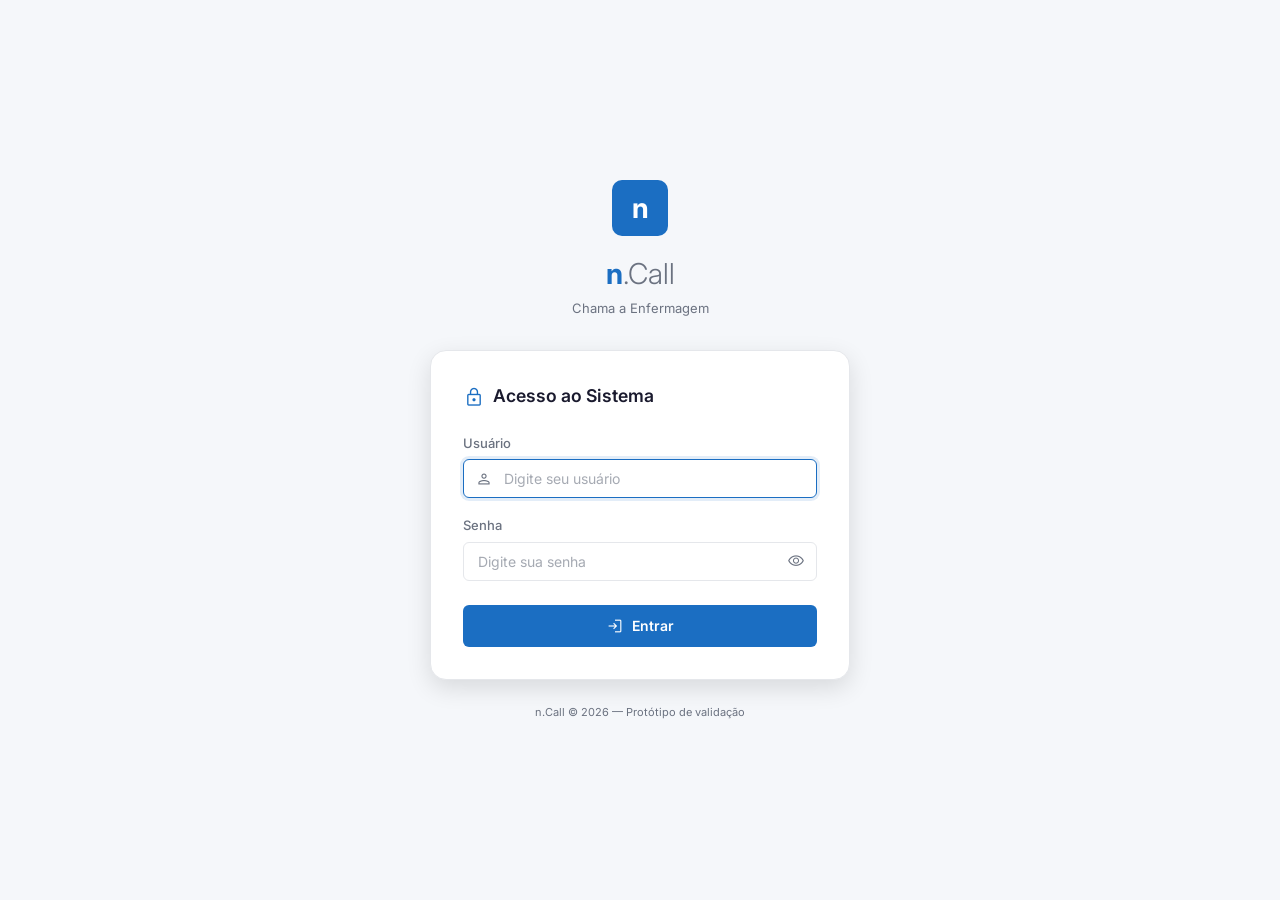
==== app.html @ 1d33facc "Initial commit: n.Call prototype Login, app principal, design system, component reference page.  Co-" ====
<!DOCTYPE html>
<html lang="pt-BR">
<head>
    <meta charset="UTF-8">
    <meta name="viewport" content="width=device-width, initial-scale=1.0">
    <title>n.Call - Prototype</title>
    <link href="https://fonts.googleapis.com/css2?family=Inter:wght@300;400;500;600;700&display=swap" rel="stylesheet">
    <link href="https://fonts.googleapis.com/css2?family=Material+Symbols+Outlined:opsz,wght,FILL,GRAD@20..48,100..700,0..1,-50..200&display=swap" rel="stylesheet">
    <link rel="stylesheet" href="styles.css">
</head>
<body>

    <!-- ==================== SIDEBAR ==================== -->
    <aside class="sidebar" id="sidebar">
        <div class="sidebar-brand">
            <div class="logo"><span>n</span></div>
            <div class="brand-text">
                <div class="brand-name">n<em>.Call</em></div>
                <div class="brand-sub">Hospital Modelo</div>
            </div>
        </div>
        <nav class="sidebar-nav">
            <div class="nav-section">Atendimento</div>
            <a class="nav-item active has-badge" onclick="showPage('triagem', this)">
                <span class="material-symbols-outlined">e911_avatar</span>
                <span class="nav-label">Triagem</span>
                <span class="nav-badge" id="nav-badge-triagem">3</span>
                <span class="nav-tooltip">Triagem</span>
            </a>
            <a class="nav-item has-badge" onclick="showPage('assistencia', this)">
                <span class="material-symbols-outlined">home_health</span>
                <span class="nav-label">Assistência</span>
                <span class="nav-badge" id="nav-badge-assistencia">5</span>
                <span class="nav-tooltip">Assistência</span>
            </a>
            <a class="nav-item" onclick="showPage('registro', this)">
                <span class="material-symbols-outlined">history</span>
                <span class="nav-label">Registro</span>
                <span class="nav-tooltip">Registro</span>
            </a>
            <div class="nav-section">Pessoas</div>
            <a class="nav-item" onclick="showPage('pacientes', this)">
                <span class="material-symbols-outlined">patient_list</span>
                <span class="nav-label">Pacientes</span>
                <span class="nav-tooltip">Pacientes</span>
            </a>
            <a class="nav-item" onclick="showPage('enfermeiros', this)">
                <span class="material-symbols-outlined">stethoscope</span>
                <span class="nav-label">Enfermeiros</span>
                <span class="nav-tooltip">Enfermeiros</span>
            </a>
            <a class="nav-item" onclick="showPage('escalas', this)">
                <span class="material-symbols-outlined">calendar_month</span>
                <span class="nav-label">Escalas</span>
                <span class="nav-tooltip">Escalas</span>
            </a>
            <div class="nav-section">Configuração</div>
            <a class="nav-item" onclick="showPage('procedimentos', this)">
                <span class="material-symbols-outlined">medical_information</span>
                <span class="nav-label">Tipos de Atendimento</span>
                <span class="nav-tooltip">Tipos de Atendimento</span>
            </a>
            <a class="nav-item" onclick="showPage('unidades', this)">
                <span class="material-symbols-outlined">domain</span>
                <span class="nav-label">Unidades</span>
                <span class="nav-tooltip">Unidades</span>
            </a>
            <a class="nav-item" onclick="showPage('quartos', this)">
                <span class="material-symbols-outlined">bed</span>
                <span class="nav-label">Quartos / Leitos</span>
                <span class="nav-tooltip">Quartos / Leitos</span>
            </a>
            <a class="nav-item" onclick="showPage('parametros', this)">
                <span class="material-symbols-outlined">settings</span>
                <span class="nav-label">Parâmetros</span>
                <span class="nav-tooltip">Parâmetros</span>
            </a>
            <div class="nav-section" style="opacity:0.5;font-size:10px;">Dev / Temp</div>
            <a class="nav-item" href="design-tokens-preview.html" style="opacity:0.7;">
                <span class="material-symbols-outlined">design_services</span>
                <span class="nav-label">Componentes</span>
                <span class="nav-tooltip">Componentes</span>
            </a>
        </nav>
        <div class="sidebar-footer">
            <div class="user-avatar">FS</div>
            <div class="user-info">
                <div class="user-name">Enfermeira</div>
                <div class="user-role">Fernando S.</div>
            </div>
            <button class="theme-btn" onclick="toggleTheme(event)" title="Alternar tema">
                <span class="material-symbols-outlined" id="theme-icon" style="font-size:20px;">dark_mode</span>
            </button>
            <button class="theme-btn" onclick="logout()" title="Sair" style="margin-left:0;">
                <span class="material-symbols-outlined" style="font-size:20px;">logout</span>
            </button>
        </div>
    </aside>

    <!-- BACKDROP -->
    <div class="backdrop" id="backdrop" onclick="closeSidebar()"></div>

    <!-- HEADER MOBILE -->
    <header class="header" id="header">
        <button class="header-hamburger" onclick="toggleSidebar()">
            <span class="material-symbols-outlined">menu</span>
        </button>
        <div class="header-title" id="header-title">Triagem</div>
        <div class="header-avatar">FS</div>
    </header>

    <!-- ==================== MAIN ==================== -->
    <main class="main">
        <div class="main-inner">

            <!-- KIOSK HEADER (visible only in kiosk mode) -->
            <div class="kiosk-header">
                <div class="kiosk-brand">
                    <div class="logo"><span>n</span></div>
                    <div>
                        <h2>n<em>.Call</em></h2>
                        <div class="unit-name">ALA A · 2º Andar · Hospital Modelo</div>
                    </div>
                </div>
                <div class="kiosk-right">
                    <span class="kiosk-clock" id="kiosk-clock">14:32</span>
                    <button class="kiosk-theme-btn" onclick="toggleTheme(event)">
                        <span class="material-symbols-outlined" id="kiosk-theme-icon" style="font-size:20px;">dark_mode</span>
                    </button>
                    <button class="kiosk-exit" onclick="toggleKiosk()">
                        <span class="material-symbols-outlined">fullscreen_exit</span> Sair do Kiosk
                    </button>
                </div>
            </div>

            <!-- ==================== PAGE: TRIAGEM ==================== -->
            <div class="page active" id="page-triagem">
                <div class="page-header">
                    <div>
                        <h1 class="page-title">Triagem</h1>
                        <p class="page-subtitle">Chamadas aguardando atendimento</p>
                    </div>
                </div>

                <div class="card-list">
                    <div class="assist-card" onclick="openTriageCall('Maria Santos', 'Q.205 · L.3 · ALA A')">
                        <div class="card-body">
                            <h4>Maria Santos</h4>
                            <div class="card-details">
                                <span><span class="material-symbols-outlined">bed</span> Q.205 · L.3 · ALA A</span>
                            </div>
                        </div>
                        <div class="card-right">
                            <span class="status-pill status-active"><span class="dot"></span>Chamando...</span>
                            <span class="card-time">há 2 min</span>
                        </div>
                    </div>

                    <div class="assist-card" onclick="openTriageCall('João Pereira', 'Q.103 · L.2 · ALA A')">
                        <div class="card-body">
                            <h4>João Pereira</h4>
                            <div class="card-details">
                                <span><span class="material-symbols-outlined">bed</span> Q.103 · L.2 · ALA A</span>
                            </div>
                        </div>
                        <div class="card-right">
                            <span class="status-pill status-active"><span class="dot"></span>Chamando...</span>
                            <span class="card-time">há 5 min</span>
                        </div>
                    </div>

                    <div class="assist-card" onclick="openTriageCall('Ana Oliveira', 'Q.310 · L.2 · ALA B')">
                        <div class="card-body">
                            <h4>Ana Oliveira</h4>
                            <div class="card-details">
                                <span><span class="material-symbols-outlined">bed</span> Q.310 · L.2 · ALA B</span>
                            </div>
                        </div>
                        <div class="card-right">
                            <span class="status-pill status-active"><span class="dot"></span>Chamando...</span>
                            <span class="card-time">há 8 min</span>
                        </div>
                    </div>

                    <div class="assist-card" onclick="openTriageCall('Carlos Mendes', 'Q.208 · L.1 · ALA A')">
                        <div class="card-body">
                            <h4>Carlos Mendes</h4>
                            <div class="card-details">
                                <span><span class="material-symbols-outlined">bed</span> Q.208 · L.1 · ALA A</span>
                            </div>
                        </div>
                        <div class="card-right">
                            <span class="status-pill status-active"><span class="dot"></span>Chamando...</span>
                            <span class="card-time">há 12 min</span>
                        </div>
                    </div>
                </div>
            </div>

            <!-- ==================== PAGE: ASSISTÊNCIA ==================== -->
            <div class="page" id="page-assistencia">

                <!-- NORMAL CONTENT -->
                <div class="normal-content">
                    <div class="page-header">
                        <div>
                            <h1 class="page-title">Assistência</h1>
                            <p class="page-subtitle">Acompanhe chamadas aguardando e em atendimento</p>
                        </div>
                        <div style="display:flex; align-items:center; gap:16px;">
                            <div class="kiosk-toggle">
                                <span class="material-symbols-outlined" style="font-size:18px;">tv</span>
                                Modo Kiosk
                                <button class="kiosk-switch" id="kiosk-switch" onclick="toggleKiosk()"></button>
                            </div>
                        </div>
                    </div>

                    <div class="toolbar">
                        <div class="toolbar-group">
                            <button class="icon-btn" data-tooltip="Filtros"><span class="material-symbols-outlined">filter_list</span></button>
                            <button class="icon-btn" data-tooltip="Limpar filtros"><span class="material-symbols-outlined">filter_list_off</span></button>
                            <div class="toolbar-divider"></div>
                            <button class="icon-btn" data-tooltip="Atualizar"><span class="material-symbols-outlined">refresh</span></button>
                        </div>
                        <div class="toolbar-group">
                            <button class="icon-btn" data-tooltip="Exportar"><span class="material-symbols-outlined">download</span></button>
                        </div>
                    </div>

                    <!-- Tabs -->
                    <div class="tabs">
                        <button class="tab active" onclick="switchTab('aguardando', this)">
                            <span class="material-symbols-outlined">schedule</span>
                            Aguardando
                            <span class="tab-badge" id="badge-aguardando">3</span>
                        </button>
                        <button class="tab" onclick="switchTab('atendimento', this)">
                            <span class="material-symbols-outlined">clinical_notes</span>
                            Em Atendimento
                            <span class="tab-badge" id="badge-atendimento">2</span>
                        </button>
                    </div>

                    <!-- Tab: Aguardando -->
                    <div class="tab-content active" id="tab-aguardando">
                        <div class="card-list" id="list-aguardando">
                            <!-- Card 1: Maria Santos — Emergency -->
                            <div class="assist-card" id="card-aguard-maria" onclick="handleCardClick('Maria Santos', 'Q.205 · L.3 · ALA A', 'start')">
                                <div class="priority-bar" style="background: var(--emergency);"></div>
                                <div class="card-body">
                                    <h4>Maria Santos</h4>
                                    <div class="card-details">
                                        <span><span class="material-symbols-outlined">bed</span> Q.205 · L.3 · ALA A</span>
                                        <span><span class="material-symbols-outlined">medical_information</span> Dor intensa no peito</span>
                                        <span class="triagista-tag">Triagem: Fernando S.</span>
                                    </div>
                                    <div class="sla-timer sla-warning">
                                        <span class="material-symbols-outlined">timer</span>
                                        <span class="sla-label">SLA</span>
                                        <div class="sla-bar-track"><div class="sla-bar-fill" style="width:50%"></div></div>
                                        <span class="sla-time">05:00 restante</span>
                                    </div>
                                </div>
                                <div class="card-right">
                                    <span class="status-pill status-emergency"><span class="dot"></span>Emergência</span>
                                    <span class="card-time">há 5 min</span>
                                </div>
                            </div>

                            <!-- Card 2: João Pereira — Urgent -->
                            <div class="assist-card" id="card-aguard-joao" onclick="handleCardClick('João Pereira', 'Q.103 · L.2 · ALA A', 'start')">
                                <div class="priority-bar" style="background: var(--urgent);"></div>
                                <div class="card-body">
                                    <h4>João Pereira</h4>
                                    <div class="card-details">
                                        <span><span class="material-symbols-outlined">bed</span> Q.103 · L.2 · ALA A</span>
                                        <span><span class="material-symbols-outlined">medical_information</span> Verificar sinais vitais</span>
                                        <span class="triagista-tag">Triagem: Ana L.</span>
                                    </div>
                                    <div class="sla-timer sla-ok">
                                        <span class="material-symbols-outlined">timer</span>
                                        <span class="sla-label">SLA</span>
                                        <div class="sla-bar-track"><div class="sla-bar-fill" style="width:40%"></div></div>
                                        <span class="sla-time">12:00 restante</span>
                                    </div>
                                </div>
                                <div class="card-right">
                                    <span class="status-pill status-urgent"><span class="dot"></span>Urgência</span>
                                    <span class="card-time">há 8 min</span>
                                </div>
                            </div>

                            <!-- Card 3: Ana Oliveira — Moderate / SLA exceeded -->
                            <div class="assist-card" id="card-aguard-ana" onclick="handleCardClick('Ana Oliveira', 'Q.310 · L.2 · ALA B', 'start')">
                                <div class="priority-bar" style="background: var(--moderate);"></div>
                                <div class="card-body">
                                    <h4>Ana Oliveira</h4>
                                    <div class="card-details">
                                        <span><span class="material-symbols-outlined">bed</span> Q.310 · L.2 · ALA B</span>
                                        <span><span class="material-symbols-outlined">medical_information</span> Solicita medicação</span>
                                        <span class="triagista-tag">Triagem: Fernando S.</span>
                                    </div>
                                    <div class="sla-timer sla-exceeded">
                                        <span class="material-symbols-outlined">warning</span>
                                        <span class="sla-label">SLA</span>
                                        <div class="sla-bar-track"><div class="sla-bar-fill" style="width:100%"></div></div>
                                        <span class="sla-time">-05:00 excedido</span>
                                    </div>
                                </div>
                                <div class="card-right">
                                    <span class="status-pill status-moderate"><span class="dot"></span>Tolerável</span>
                                    <span class="card-time">há 35 min</span>
                                </div>
                            </div>
                        </div>
                    </div>

                    <!-- Tab: Em Atendimento -->
                    <div class="tab-content" id="tab-atendimento">
                        <div class="card-list" id="list-atendimento">
                            <!-- Card: Eduardo Silva -->
                            <div class="assist-card" id="card-atend-eduardo" onclick="handleCardClick('Eduardo Silva', 'Q.101 · L.1 · ALA A', 'finish')">
                                <div class="priority-bar" style="background: var(--calling);"></div>
                                <div class="card-body">
                                    <h4>Eduardo Silva</h4>
                                    <div class="card-details">
                                        <span><span class="material-symbols-outlined">bed</span> Q.101 · L.1 · ALA A</span>
                                        <span><span class="material-symbols-outlined">medical_information</span> Troca de soro</span>
                                        <span class="attendant-tag">Ana L.</span>
                                    </div>
                                </div>
                                <div class="card-right">
                                    <span class="status-pill status-active"><span class="dot"></span>Em atendimento</span>
                                    <span class="card-time">08:32</span>
                                </div>
                            </div>

                            <!-- Card: Carlos Mendes -->
                            <div class="assist-card" id="card-atend-carlos" onclick="handleCardClick('Carlos Mendes', 'Q.208 · L.1 · ALA A', 'finish')">
                                <div class="priority-bar" style="background: var(--calling);"></div>
                                <div class="card-body">
                                    <h4>Carlos Mendes</h4>
                                    <div class="card-details">
                                        <span><span class="material-symbols-outlined">bed</span> Q.208 · L.1 · ALA A</span>
                                        <span><span class="material-symbols-outlined">medical_information</span> Verificar sinais vitais</span>
                                        <span class="attendant-tag">Fernando S.</span>
                                    </div>
                                </div>
                                <div class="card-right">
                                    <span class="status-pill status-active"><span class="dot"></span>Em atendimento</span>
                                    <span class="card-time">22:15</span>
                                </div>
                            </div>
                        </div>
                    </div>
                </div>

                <!-- KIOSK CONTENT -->
                <div class="kiosk-content">
                    <div class="kiosk-main">
                        <div class="kiosk-section-title">
                            <span class="material-symbols-outlined">schedule</span>
                            Aguardando Assistência
                            <span class="count-badge" id="kiosk-badge-aguardando">3</span>
                        </div>
                        <div class="kiosk-card-list" id="kiosk-list-aguardando">
                            <div class="kiosk-card" onclick="handleCardClick('Maria Santos', 'Q.205 · L.3 · ALA A', 'start')">
                                <div class="priority-bar" style="background: var(--emergency);"></div>
                                <div class="card-body">
                                    <h4>Maria Santos</h4>
                                    <div class="card-details">
                                        <span><span class="material-symbols-outlined">bed</span> Q.205 · L.3 · ALA A</span>
                                        <span><span class="material-symbols-outlined">medical_information</span> Dor intensa no peito</span>
                                    </div>
                                    <div class="sla-timer sla-warning">
                                        <span class="material-symbols-outlined">timer</span>
                                        <span class="sla-label">SLA</span>
                                        <div class="sla-bar-track"><div class="sla-bar-fill" style="width:50%"></div></div>
                                        <span class="sla-time">05:00 restante</span>
                                    </div>
                                </div>
                                <div class="card-right">
                                    <span class="status-pill status-emergency"><span class="dot"></span>Emergência</span>
                                </div>
                            </div>

                            <div class="kiosk-card" onclick="handleCardClick('João Pereira', 'Q.103 · L.2 · ALA A', 'start')">
                                <div class="priority-bar" style="background: var(--urgent);"></div>
                                <div class="card-body">
                                    <h4>João Pereira</h4>
                                    <div class="card-details">
                                        <span><span class="material-symbols-outlined">bed</span> Q.103 · L.2 · ALA A</span>
                                        <span><span class="material-symbols-outlined">medical_information</span> Verificar sinais vitais</span>
                                    </div>
                                    <div class="sla-timer sla-ok">
                                        <span class="material-symbols-outlined">timer</span>
                                        <span class="sla-label">SLA</span>
                                        <div class="sla-bar-track"><div class="sla-bar-fill" style="width:40%"></div></div>
                                        <span class="sla-time">12:00 restante</span>
                                    </div>
                                </div>
                                <div class="card-right">
                                    <span class="status-pill status-urgent"><span class="dot"></span>Urgência</span>
                                </div>
                            </div>

                            <div class="kiosk-card" onclick="handleCardClick('Ana Oliveira', 'Q.310 · L.2 · ALA B', 'start')">
                                <div class="priority-bar" style="background: var(--moderate);"></div>
                                <div class="card-body">
                                    <h4>Ana Oliveira</h4>
                                    <div class="card-details">
                                        <span><span class="material-symbols-outlined">bed</span> Q.310 · L.2 · ALA B</span>
                                        <span><span class="material-symbols-outlined">medical_information</span> Solicita medicação</span>
                                    </div>
                                    <div class="sla-timer sla-exceeded">
                                        <span class="material-symbols-outlined">warning</span>
                                        <span class="sla-label">SLA</span>
                                        <div class="sla-bar-track"><div class="sla-bar-fill" style="width:100%"></div></div>
                                        <span class="sla-time">-05:00 excedido</span>
                                    </div>
                                </div>
                                <div class="card-right">
                                    <span class="status-pill status-moderate"><span class="dot"></span>Tolerável</span>
                                </div>
                            </div>
                        </div>
                    </div>

                    <div class="kiosk-sidebar">
                        <div class="kiosk-sidebar-header">
                            <span class="material-symbols-outlined">clinical_notes</span>
                            Em Atendimento
                            <span class="count-badge" id="kiosk-badge-atendimento">2</span>
                        </div>
                        <div class="kiosk-sidebar-list" id="kiosk-list-atendimento">
                            <div class="kiosk-mini-card" onclick="handleCardClick('Eduardo Silva', 'Q.101 · L.1 · ALA A', 'finish')">
                                <h5>Eduardo Silva</h5>
                                <div class="mini-details">
                                    <span><span class="material-symbols-outlined">bed</span> Q.101 · L.1</span>
                                    <span><span class="material-symbols-outlined">medical_information</span> Troca de soro</span>
                                </div>
                                <div class="mini-footer">
                                    <span class="attendant-tag">Ana L.</span>
                                    <span class="mini-time">08:32</span>
                                </div>
                            </div>

                            <div class="kiosk-mini-card" onclick="handleCardClick('Carlos Mendes', 'Q.208 · L.1 · ALA A', 'finish')">
                                <h5>Carlos Mendes</h5>
                                <div class="mini-details">
                                    <span><span class="material-symbols-outlined">bed</span> Q.208 · L.1</span>
                                    <span><span class="material-symbols-outlined">medical_information</span> Verificar sinais vitais</span>
                                </div>
                                <div class="mini-footer">
                                    <span class="attendant-tag">Fernando S.</span>
                                    <span class="mini-time">22:15</span>
                                </div>
                            </div>
                        </div>
                    </div>
                </div>
            </div>

            <!-- ==================== PAGE: REGISTRO ==================== -->
            <div class="page" id="page-registro">
                <div class="page-header">
                    <div>
                        <h1 class="page-title">Registro de Atendimentos</h1>
                        <p class="page-subtitle">Histórico completo de atendimentos realizados</p>
                    </div>
                </div>

                <div class="toolbar">
                    <div class="toolbar-group">
                        <button class="icon-btn" data-tooltip="Filtros"><span class="material-symbols-outlined">filter_list</span></button>
                        <button class="icon-btn" data-tooltip="Limpar filtros"><span class="material-symbols-outlined">filter_list_off</span></button>
                    </div>
                    <div class="toolbar-group">
                        <button class="icon-btn" data-tooltip="Exportar"><span class="material-symbols-outlined">download</span></button>
                    </div>
                </div>

                <div class="table-container">
                    <div class="table-responsive">
                        <table>
                            <thead>
                                <tr>
                                    <th>Data/Hora</th>
                                    <th>Paciente</th>
                                    <th>Quarto</th>
                                    <th>Procedimento</th>
                                    <th class="hide-mobile">Triagista</th>
                                    <th>Atendente</th>
                                    <th class="hide-mobile">Tempo SLA</th>
                                    <th class="hide-mobile">Tempo Atend.</th>
                                    <th>Status</th>
                                </tr>
                            </thead>
                            <tbody>
                                <tr>
                                    <td>22/03/2026 08:15</td>
                                    <td>Roberto Lima</td>
                                    <td>Q.102</td>
                                    <td>Verificar sinais vitais</td>
                                    <td class="hide-mobile">Fernando S.</td>
                                    <td>Ana L.</td>
                                    <td class="hide-mobile">20 min</td>
                                    <td class="hide-mobile">12 min</td>
                                    <td><span class="status-pill status-routine"><span class="dot"></span>Concluído</span></td>
                                </tr>
                                <tr>
                                    <td>22/03/2026 07:42</td>
                                    <td>Lucia Ferreira</td>
                                    <td>Q.205</td>
                                    <td>Administrar medicação</td>
                                    <td class="hide-mobile">Ana L.</td>
                                    <td>Fernando S.</td>
                                    <td class="hide-mobile">45 min</td>
                                    <td class="hide-mobile">18 min</td>
                                    <td><span class="status-pill status-routine"><span class="dot"></span>Concluído</span></td>
                                </tr>
                                <tr>
                                    <td>22/03/2026 07:10</td>
                                    <td>Pedro Souza</td>
                                    <td>Q.310</td>
                                    <td>Troca de soro</td>
                                    <td class="hide-mobile">Fernando S.</td>
                                    <td>Ana L.</td>
                                    <td class="hide-mobile">20 min</td>
                                    <td class="hide-mobile">08 min</td>
                                    <td><span class="status-pill status-routine"><span class="dot"></span>Concluído</span></td>
                                </tr>
                                <tr>
                                    <td>21/03/2026 22:30</td>
                                    <td>Fernanda Costa</td>
                                    <td>Q.103</td>
                                    <td>Atendimento emergencial</td>
                                    <td class="hide-mobile">Ana L.</td>
                                    <td>Fernando S.</td>
                                    <td class="hide-mobile">10 min</td>
                                    <td class="hide-mobile">06 min</td>
                                    <td><span class="status-pill status-routine"><span class="dot"></span>Concluído</span></td>
                                </tr>
                                <tr>
                                    <td>21/03/2026 21:45</td>
                                    <td>Marcos Silva</td>
                                    <td>Q.208</td>
                                    <td>Curativo</td>
                                    <td class="hide-mobile">Fernando S.</td>
                                    <td>Ana L.</td>
                                    <td class="hide-mobile">60 min</td>
                                    <td class="hide-mobile">25 min</td>
                                    <td><span class="status-pill status-routine"><span class="dot"></span>Concluído</span></td>
                                </tr>
                            </tbody>
                        </table>
                    </div>
                    <div class="pagination">
                        <span>1 a 5 de 5 registros</span>
                        <div class="pagination-btns">
                            <button class="page-btn active">1</button>
                        </div>
                    </div>
                </div>
            </div>

            <!-- ==================== PAGE: PACIENTES ==================== -->
            <div class="page" id="page-pacientes">
                <div class="page-header">
                    <div>
                        <h1 class="page-title">Pacientes</h1>
                        <p class="page-subtitle">Gestão de pacientes internados</p>
                    </div>
                </div>

                <div class="toolbar">
                    <div class="toolbar-group">
                        <button class="btn btn-primary"><span class="material-symbols-outlined">add</span> Cadastrar</button>
                        <div class="toolbar-divider"></div>
                        <button class="icon-btn" data-tooltip="Filtros"><span class="material-symbols-outlined">filter_list</span></button>
                        <button class="icon-btn" data-tooltip="Limpar filtros"><span class="material-symbols-outlined">filter_list_off</span></button>
                    </div>
                    <div class="toolbar-group">
                        <button class="icon-btn" data-tooltip="Exportar"><span class="material-symbols-outlined">download</span></button>
                    </div>
                </div>

                <div class="table-container">
                    <div class="table-responsive">
                        <table>
                            <thead>
                                <tr>
                                    <th>ID</th>
                                    <th>Nome</th>
                                    <th>Quarto</th>
                                    <th>Leito</th>
                                    <th class="hide-mobile">Unidade</th>
                                    <th>Status</th>
                                    <th style="text-align:right;">Ações</th>
                                </tr>
                            </thead>
                            <tbody>
                                <tr>
                                    <td>1</td>
                                    <td>Maria Santos</td>
                                    <td>Q.205</td>
                                    <td>L.3</td>
                                    <td class="hide-mobile">ALA A</td>
                                    <td><span class="status-pill status-routine"><span class="dot"></span>Ativo</span></td>
                                    <td><div class="table-actions"><button class="icon-btn" data-tooltip="Editar"><span class="material-symbols-outlined">edit</span></button><button class="icon-btn danger" data-tooltip="Excluir"><span class="material-symbols-outlined">delete</span></button></div></td>
                                </tr>
                                <tr>
                                    <td>2</td>
                                    <td>João Pereira</td>
                                    <td>Q.103</td>
                                    <td>L.2</td>
                                    <td class="hide-mobile">ALA A</td>
                                    <td><span class="status-pill status-routine"><span class="dot"></span>Ativo</span></td>
                                    <td><div class="table-actions"><button class="icon-btn" data-tooltip="Editar"><span class="material-symbols-outlined">edit</span></button><button class="icon-btn danger" data-tooltip="Excluir"><span class="material-symbols-outlined">delete</span></button></div></td>
                                </tr>
                                <tr>
                                    <td>3</td>
                                    <td>Ana Oliveira</td>
                                    <td>Q.310</td>
                                    <td>L.2</td>
                                    <td class="hide-mobile">ALA B</td>
                                    <td><span class="status-pill status-routine"><span class="dot"></span>Ativo</span></td>
                                    <td><div class="table-actions"><button class="icon-btn" data-tooltip="Editar"><span class="material-symbols-outlined">edit</span></button><button class="icon-btn danger" data-tooltip="Excluir"><span class="material-symbols-outlined">delete</span></button></div></td>
                                </tr>
                                <tr>
                                    <td>4</td>
                                    <td>Eduardo Silva</td>
                                    <td>Q.101</td>
                                    <td>L.1</td>
                                    <td class="hide-mobile">ALA A</td>
                                    <td><span class="status-pill status-routine"><span class="dot"></span>Ativo</span></td>
                                    <td><div class="table-actions"><button class="icon-btn" data-tooltip="Editar"><span class="material-symbols-outlined">edit</span></button><button class="icon-btn danger" data-tooltip="Excluir"><span class="material-symbols-outlined">delete</span></button></div></td>
                                </tr>
                                <tr>
                                    <td>5</td>
                                    <td>Carlos Mendes</td>
                                    <td>Q.208</td>
                                    <td>L.1</td>
                                    <td class="hide-mobile">ALA A</td>
                                    <td><span class="status-pill status-routine"><span class="dot"></span>Ativo</span></td>
                                    <td><div class="table-actions"><button class="icon-btn" data-tooltip="Editar"><span class="material-symbols-outlined">edit</span></button><button class="icon-btn danger" data-tooltip="Excluir"><span class="material-symbols-outlined">delete</span></button></div></td>
                                </tr>
                            </tbody>
                        </table>
                    </div>
                    <div class="pagination">
                        <span>1 a 5 de 5 registros</span>
                        <div class="pagination-btns">
                            <button class="page-btn active">1</button>
                        </div>
                    </div>
                </div>
            </div>

            <!-- ==================== PAGE: ENFERMEIROS ==================== -->
            <div class="page" id="page-enfermeiros">
                <div class="page-header">
                    <div>
                        <h1 class="page-title">Enfermeiros</h1>
                        <p class="page-subtitle">Gestão da equipe de enfermagem</p>
                    </div>
                </div>

                <div class="toolbar">
                    <div class="toolbar-group">
                        <button class="btn btn-primary"><span class="material-symbols-outlined">add</span> Cadastrar</button>
                        <div class="toolbar-divider"></div>
                        <button class="icon-btn" data-tooltip="Filtros"><span class="material-symbols-outlined">filter_list</span></button>
                        <button class="icon-btn" data-tooltip="Limpar filtros"><span class="material-symbols-outlined">filter_list_off</span></button>
                    </div>
                    <div class="toolbar-group">
                        <button class="icon-btn" data-tooltip="Exportar"><span class="material-symbols-outlined">download</span></button>
                    </div>
                </div>

                <div class="table-container">
                    <div class="table-responsive">
                        <table>
                            <thead>
                                <tr>
                                    <th>ID</th>
                                    <th>Nome</th>
                                    <th>COREN</th>
                                    <th class="hide-mobile">Cargo</th>
                                    <th>Turno</th>
                                    <th>Status</th>
                                    <th style="text-align:right;">Ações</th>
                                </tr>
                            </thead>
                            <tbody>
                                <tr>
                                    <td>1</td>
                                    <td>Ana Luiza Costa</td>
                                    <td>COREN-SP 123456</td>
                                    <td class="hide-mobile">Enfermeira</td>
                                    <td>Diurno</td>
                                    <td><span class="status-pill status-routine"><span class="dot"></span>Ativo</span></td>
                                    <td><div class="table-actions"><button class="icon-btn" data-tooltip="Editar"><span class="material-symbols-outlined">edit</span></button><button class="icon-btn danger" data-tooltip="Excluir"><span class="material-symbols-outlined">delete</span></button></div></td>
                                </tr>
                                <tr>
                                    <td>2</td>
                                    <td>Fernando Stapf</td>
                                    <td>COREN-SP 789012</td>
                                    <td class="hide-mobile">Enfermeiro</td>
                                    <td>Diurno</td>
                                    <td><span class="status-pill status-routine"><span class="dot"></span>Ativo</span></td>
                                    <td><div class="table-actions"><button class="icon-btn" data-tooltip="Editar"><span class="material-symbols-outlined">edit</span></button><button class="icon-btn danger" data-tooltip="Excluir"><span class="material-symbols-outlined">delete</span></button></div></td>
                                </tr>
                                <tr>
                                    <td>3</td>
                                    <td>Mariana Ribeiro</td>
                                    <td>COREN-SP 345678</td>
                                    <td class="hide-mobile">Técnica de Enfermagem</td>
                                    <td>Noturno</td>
                                    <td><span class="status-pill status-routine"><span class="dot"></span>Ativo</span></td>
                                    <td><div class="table-actions"><button class="icon-btn" data-tooltip="Editar"><span class="material-symbols-outlined">edit</span></button><button class="icon-btn danger" data-tooltip="Excluir"><span class="material-symbols-outlined">delete</span></button></div></td>
                                </tr>
                                <tr>
                                    <td>4</td>
                                    <td>Rafael Oliveira</td>
                                    <td>COREN-SP 901234</td>
                                    <td class="hide-mobile">Enfermeiro</td>
                                    <td>Noturno</td>
                                    <td><span class="status-pill status-routine"><span class="dot"></span>Ativo</span></td>
                                    <td><div class="table-actions"><button class="icon-btn" data-tooltip="Editar"><span class="material-symbols-outlined">edit</span></button><button class="icon-btn danger" data-tooltip="Excluir"><span class="material-symbols-outlined">delete</span></button></div></td>
                                </tr>
                                <tr>
                                    <td>5</td>
                                    <td>Camila Torres</td>
                                    <td>COREN-SP 567890</td>
                                    <td class="hide-mobile">Técnica de Enfermagem</td>
                                    <td>Diurno</td>
                                    <td><span class="status-pill status-urgent"><span class="dot"></span>Inativo</span></td>
                                    <td><div class="table-actions"><button class="icon-btn" data-tooltip="Editar"><span class="material-symbols-outlined">edit</span></button><button class="icon-btn danger" data-tooltip="Excluir"><span class="material-symbols-outlined">delete</span></button></div></td>
                                </tr>
                            </tbody>
                        </table>
                    </div>
                    <div class="pagination">
                        <span>1 a 5 de 5 registros</span>
                        <div class="pagination-btns">
                            <button class="page-btn active">1</button>
                        </div>
                    </div>
                </div>
            </div>

            <!-- ==================== PAGE: ESCALAS ==================== -->
            <div class="page" id="page-escalas">
                <div class="page-header">
                    <div>
                        <h1 class="page-title">Escalas</h1>
                        <p class="page-subtitle">Gestão de escalas de plantão</p>
                    </div>
                </div>
                <div class="empty-state">
                    <span class="material-symbols-outlined">calendar_month</span>
                    <h3>Em desenvolvimento</h3>
                    <p>Funcionalidade disponível na versão final</p>
                </div>
            </div>

            <!-- ==================== PAGE: PROCEDIMENTOS ==================== -->
            <div class="page" id="page-procedimentos">
                <div class="page-header">
                    <div>
                        <h1 class="page-title">Tipos de Atendimento</h1>
                        <p class="page-subtitle">Cadastro de tipos de atendimento com grau de urgência e SLA</p>
                    </div>
                </div>

                <div class="toolbar">
                    <div class="toolbar-group">
                        <button class="btn btn-primary" onclick="openCrudModal()">
                            <span class="material-symbols-outlined">add</span> Cadastrar
                        </button>
                        <div class="toolbar-divider"></div>
                        <button class="icon-btn" data-tooltip="Filtros"><span class="material-symbols-outlined">filter_list</span></button>
                        <button class="icon-btn" data-tooltip="Limpar filtros"><span class="material-symbols-outlined">filter_list_off</span></button>
                        <button class="icon-btn" data-tooltip="Atualizar"><span class="material-symbols-outlined">refresh</span></button>
                    </div>
                    <div class="toolbar-group">
                        <button class="icon-btn" data-tooltip="Exportar"><span class="material-symbols-outlined">download</span></button>
                    </div>
                </div>

                <div class="table-container">
                    <div class="table-responsive">
                        <table>
                            <thead>
                                <tr>
                                    <th>Tipo Atendimento</th>
                                    <th>Grau Urgência</th>
                                    <th class="hide-mobile">SLA (minutos)</th>
                                    <th style="text-align:right;">Ações</th>
                                </tr>
                            </thead>
                            <tbody>
                                <tr>
                                    <td>Assistência de enfermagem</td>
                                    <td><span class="status-pill status-routine"><span class="dot"></span>Não grave</span></td>
                                    <td class="hide-mobile">10</td>
                                    <td><div class="table-actions"><button class="icon-btn" data-tooltip="Editar"><span class="material-symbols-outlined">edit</span></button><button class="icon-btn danger" data-tooltip="Excluir"><span class="material-symbols-outlined">delete</span></button></div></td>
                                </tr>
                                <tr>
                                    <td>Código de Emergência</td>
                                    <td><span class="status-pill status-urgent"><span class="dot"></span>Urgência</span></td>
                                    <td class="hide-mobile">0</td>
                                    <td><div class="table-actions"><button class="icon-btn" data-tooltip="Editar"><span class="material-symbols-outlined">edit</span></button><button class="icon-btn danger" data-tooltip="Excluir"><span class="material-symbols-outlined">delete</span></button></div></td>
                                </tr>
                                <tr>
                                    <td>Conforto e bem estar</td>
                                    <td><span class="status-pill status-routine"><span class="dot"></span>Não grave</span></td>
                                    <td class="hide-mobile">10</td>
                                    <td><div class="table-actions"><button class="icon-btn" data-tooltip="Editar"><span class="material-symbols-outlined">edit</span></button><button class="icon-btn danger" data-tooltip="Excluir"><span class="material-symbols-outlined">delete</span></button></div></td>
                                </tr>
                                <tr>
                                    <td>Incidente com medicamentos</td>
                                    <td><span class="status-pill status-urgent"><span class="dot"></span>Incidente</span></td>
                                    <td class="hide-mobile">5</td>
                                    <td><div class="table-actions"><button class="icon-btn" data-tooltip="Editar"><span class="material-symbols-outlined">edit</span></button><button class="icon-btn danger" data-tooltip="Excluir"><span class="material-symbols-outlined">delete</span></button></div></td>
                                </tr>
                                <tr>
                                    <td>Incidente de manejamento</td>
                                    <td><span class="status-pill status-emergency"><span class="dot"></span>Emergência</span></td>
                                    <td class="hide-mobile">3</td>
                                    <td><div class="table-actions"><button class="icon-btn" data-tooltip="Editar"><span class="material-symbols-outlined">edit</span></button><button class="icon-btn danger" data-tooltip="Excluir"><span class="material-symbols-outlined">delete</span></button></div></td>
                                </tr>
                            </tbody>
                        </table>
                    </div>
                    <div class="pagination">
                        <span>1 a 5 de 5 registros</span>
                        <div class="pagination-btns">
                            <button class="page-btn active">1</button>
                        </div>
                    </div>
                </div>
            </div>

            <!-- ==================== PAGE: UNIDADES ==================== -->
            <div class="page" id="page-unidades">
                <div class="page-header">
                    <div>
                        <h1 class="page-title">Unidades</h1>
                        <p class="page-subtitle">Gestão de unidades hospitalares</p>
                    </div>
                </div>
                <div class="empty-state">
                    <span class="material-symbols-outlined">domain</span>
                    <h3>Em desenvolvimento</h3>
                    <p>Funcionalidade disponível na versão final</p>
                </div>
            </div>

            <!-- ==================== PAGE: QUARTOS ==================== -->
            <div class="page" id="page-quartos">
                <div class="page-header">
                    <div>
                        <h1 class="page-title">Quartos / Leitos</h1>
                        <p class="page-subtitle">Gestão de quartos e leitos</p>
                    </div>
                </div>
                <div class="empty-state">
                    <span class="material-symbols-outlined">bed</span>
                    <h3>Em desenvolvimento</h3>
                    <p>Funcionalidade disponível na versão final</p>
                </div>
            </div>

            <!-- ==================== PAGE: PARÂMETROS ==================== -->
            <div class="page" id="page-parametros">
                <div class="page-header">
                    <div>
                        <h1 class="page-title">Parâmetros</h1>
                        <p class="page-subtitle">Configurações do sistema</p>
                    </div>
                </div>
                <div class="empty-state">
                    <span class="material-symbols-outlined">settings</span>
                    <h3>Em desenvolvimento</h3>
                    <p>Funcionalidade disponível na versão final</p>
                </div>
            </div>

        </div>
    </main>

    <!-- ==================== TRIAGE CALL OVERLAY ==================== -->
    <div class="triage-overlay" id="triage-overlay">
        <div class="call-screen">
            <!-- VIDEO PANEL -->
            <div class="video-panel" id="videoPanel">
                <div class="video-topbar">
                    <button class="video-back" onclick="closeTriageCall()">
                        <span class="material-symbols-outlined" style="font-size:18px;">arrow_back</span>
                        <span>Voltar à triagem</span>
                    </button>
                    <div class="video-timer">
                        <span class="rec-dot"></span>
                        <span id="rec-timer">00:00</span>
                    </div>
                </div>

                <div class="video-content">
                    <div class="video-avatar" id="triage-patient-avatar">MS</div>
                </div>

                <div class="patient-strip">
                    <div>
                        <h4 id="triage-patient-name">Maria Santos</h4>
                        <p id="triage-patient-room">Quarto 205 · Leito 3 · ALA A</p>
                    </div>
                </div>

                <div class="video-self">
                    <div class="self-avatar">FS</div>
                </div>

                <div class="video-controls">
                    <button class="video-ctrl-btn" onclick="this.classList.toggle('muted')" title="Microfone">
                        <span class="material-symbols-outlined">mic</span>
                    </button>
                    <button class="video-ctrl-btn" onclick="this.classList.toggle('muted')" title="Câmera">
                        <span class="material-symbols-outlined">videocam</span>
                    </button>
                    <button class="video-ctrl-btn end-call" onclick="closeTriageCall()" title="Encerrar chamada">
                        <span class="material-symbols-outlined">call_end</span>
                    </button>
                    <button class="video-ctrl-btn" title="Chat">
                        <span class="material-symbols-outlined">chat</span>
                    </button>
                    <button class="video-ctrl-btn" onclick="toggleTheme(event)" title="Tema">
                        <span class="material-symbols-outlined">dark_mode</span>
                    </button>
                </div>
            </div>

            <!-- FORM PANEL -->
            <div class="form-panel">
                <div class="form-header">
                    <h2>Cadastro da Triagem</h2>
                    <div style="display: flex; gap: 6px;">
                        <button class="pip-toggle" onclick="togglePip()" title="Minimizar/expandir vídeo" style="align-items:center; justify-content:center; width:34px; height:34px; border:1px solid var(--border); border-radius:var(--radius-sm); background:var(--surface); color:var(--text-secondary); cursor:pointer;">
                            <span class="material-symbols-outlined" id="pipIcon" style="font-size:18px;">picture_in_picture_alt</span>
                        </button>
                    </div>
                </div>

                <div class="form-body">
                    <div class="patient-card">
                        <div class="p-avatar" id="triage-form-avatar">MS</div>
                        <div class="p-info">
                            <h4 id="triage-form-name">Maria Santos</h4>
                            <p id="triage-form-room">Quarto 205 · Leito 3 · ALA A</p>
                        </div>
                    </div>

                    <div class="form-group">
                        <label class="form-label">Tipo de Atendimento</label>
                        <div class="combo-search" id="combo-tipo">
                            <div class="combo-trigger" onclick="openCombo('tipo')">
                                <span class="combo-value" id="combo-tipo-value">Selecione...</span>
                                <span class="material-symbols-outlined combo-arrow">expand_more</span>
                            </div>
                            <!-- Desktop dropdown -->
                            <div class="combo-dropdown" id="combo-tipo-dropdown">
                                <div class="combo-search-input-wrap">
                                    <span class="material-symbols-outlined">search</span>
                                    <input type="text" class="combo-search-input" id="combo-tipo-search" placeholder="Pesquisar..." oninput="filterCombo('tipo')">
                                </div>
                                <div class="combo-list" id="combo-tipo-list">
                                    <div class="combo-item" data-value="1" data-urgencia="Não grave" data-sla="10" onclick="selectCombo('tipo', this)">Assistência de enfermagem</div>
                                    <div class="combo-item" data-value="2" data-urgencia="Urgência" data-sla="0" onclick="selectCombo('tipo', this)">Código de Emergência</div>
                                    <div class="combo-item" data-value="3" data-urgencia="Não grave" data-sla="10" onclick="selectCombo('tipo', this)">Conforto e bem estar</div>
                                    <div class="combo-item" data-value="4" data-urgencia="Incidente" data-sla="5" onclick="selectCombo('tipo', this)">Incidente com medicamentos</div>
                                    <div class="combo-item" data-value="5" data-urgencia="Emergência" data-sla="3" onclick="selectCombo('tipo', this)">Incidente de manejamento</div>
                                </div>
                                <div class="combo-empty" style="display:none;">Nenhum resultado</div>
                            </div>
                        </div>
                        <input type="hidden" id="triage-tipo" value="">
                    </div>

                    <!-- Mobile/Tablet: search modal -->
                    <div class="modal-backdrop combo-modal" id="combo-tipo-modal">
                        <div class="modal" style="max-width:480px; max-height:80vh; display:flex; flex-direction:column;">
                            <div class="modal-header">
                                <h3>Tipo de Atendimento</h3>
                                <button class="modal-close" onclick="closeComboModal('tipo')">
                                    <span class="material-symbols-outlined">close</span>
                                </button>
                            </div>
                            <div style="padding:12px 20px 0;">
                                <div class="combo-search-input-wrap">
                                    <span class="material-symbols-outlined">search</span>
                                    <input type="text" class="combo-search-input" id="combo-tipo-modal-search" placeholder="Pesquisar tipo de atendimento..." oninput="filterComboModal('tipo')">
                                </div>
                            </div>
                            <div class="modal-body" style="flex:1; overflow-y:auto; padding-top:8px;">
                                <div class="combo-modal-list" id="combo-tipo-modal-list">
                                    <div class="combo-modal-item" data-value="1" data-urgencia="Não grave" data-sla="10" onclick="selectComboModal('tipo', this)">
                                        <div class="combo-modal-item-name">Assistência de enfermagem</div>
                                        <div class="combo-modal-item-meta"><span class="status-pill status-routine" style="font-size:10px;"><span class="dot"></span>Não grave</span> <span style="color:var(--text-secondary); font-size:11px;">SLA: 10 min</span></div>
                                    </div>
                                    <div class="combo-modal-item" data-value="2" data-urgencia="Urgência" data-sla="0" onclick="selectComboModal('tipo', this)">
                                        <div class="combo-modal-item-name">Código de Emergência</div>
                                        <div class="combo-modal-item-meta"><span class="status-pill status-urgent" style="font-size:10px;"><span class="dot"></span>Urgência</span> <span style="color:var(--text-secondary); font-size:11px;">SLA: Imediato</span></div>
                                    </div>
                                    <div class="combo-modal-item" data-value="3" data-urgencia="Não grave" data-sla="10" onclick="selectComboModal('tipo', this)">
                                        <div class="combo-modal-item-name">Conforto e bem estar</div>
                                        <div class="combo-modal-item-meta"><span class="status-pill status-routine" style="font-size:10px;"><span class="dot"></span>Não grave</span> <span style="color:var(--text-secondary); font-size:11px;">SLA: 10 min</span></div>
                                    </div>
                                    <div class="combo-modal-item" data-value="4" data-urgencia="Incidente" data-sla="5" onclick="selectComboModal('tipo', this)">
                                        <div class="combo-modal-item-name">Incidente com medicamentos</div>
                                        <div class="combo-modal-item-meta"><span class="status-pill status-urgent" style="font-size:10px;"><span class="dot"></span>Incidente</span> <span style="color:var(--text-secondary); font-size:11px;">SLA: 5 min</span></div>
                                    </div>
                                    <div class="combo-modal-item" data-value="5" data-urgencia="Emergência" data-sla="3" onclick="selectComboModal('tipo', this)">
                                        <div class="combo-modal-item-name">Incidente de manejamento</div>
                                        <div class="combo-modal-item-meta"><span class="status-pill status-emergency" style="font-size:10px;"><span class="dot"></span>Emergência</span> <span style="color:var(--text-secondary); font-size:11px;">SLA: 3 min</span></div>
                                    </div>
                                </div>
                                <div class="combo-empty" id="combo-tipo-modal-empty" style="display:none;">Nenhum resultado encontrado</div>
                            </div>
                        </div>
                    </div>

                    <div id="triage-urgencia-info" style="display:none; margin-bottom:16px;">
                        <div style="display:flex; gap:12px;">
                            <div style="flex:1; padding:10px 14px; background:var(--background); border-radius:var(--radius-sm);">
                                <div style="font-size:10px; font-weight:600; text-transform:uppercase; color:var(--text-secondary); letter-spacing:0.5px; margin-bottom:2px;">Grau de Urgência</div>
                                <div id="triage-urgencia-label" style="font-size:14px; font-weight:600;"></div>
                            </div>
                            <div style="flex:1; padding:10px 14px; background:var(--background); border-radius:var(--radius-sm);">
                                <div style="font-size:10px; font-weight:600; text-transform:uppercase; color:var(--text-secondary); letter-spacing:0.5px; margin-bottom:2px;">SLA</div>
                                <div id="triage-sla-label" style="font-size:14px; font-weight:600;"></div>
                            </div>
                        </div>
                    </div>

                    <div class="form-group">
                        <label class="form-label">Procedimento</label>
                        <div class="combo-search" id="combo-proc">
                            <div class="combo-trigger" onclick="openCombo('proc')">
                                <span class="combo-value placeholder" id="combo-proc-value">Selecione...</span>
                                <span class="material-symbols-outlined combo-arrow">expand_more</span>
                            </div>
                            <div class="combo-dropdown" id="combo-proc-dropdown">
                                <div class="combo-search-input-wrap">
                                    <span class="material-symbols-outlined">search</span>
                                    <input type="text" class="combo-search-input" id="combo-proc-search" placeholder="Pesquisar procedimento..." oninput="filterCombo('proc')">
                                </div>
                                <div class="combo-list" id="combo-proc-list">
                                    <div class="combo-item" data-value="1" onclick="selectCombo('proc', this)">Verificar sinais vitais</div>
                                    <div class="combo-item" data-value="2" onclick="selectCombo('proc', this)">Troca de soro</div>
                                    <div class="combo-item" data-value="3" onclick="selectCombo('proc', this)">Administrar medicação</div>
                                    <div class="combo-item" data-value="4" onclick="selectCombo('proc', this)">Curativo</div>
                                    <div class="combo-item" data-value="5" onclick="selectCombo('proc', this)">Coleta de exames</div>
                                    <div class="combo-item" data-value="6" onclick="selectCombo('proc', this)">Aferição de pressão arterial</div>
                                    <div class="combo-item" data-value="7" onclick="selectCombo('proc', this)">Aferição de temperatura</div>
                                    <div class="combo-item" data-value="8" onclick="selectCombo('proc', this)">Aspiração de vias aéreas</div>
                                    <div class="combo-item" data-value="9" onclick="selectCombo('proc', this)">Cateterismo vesical</div>
                                    <div class="combo-item" data-value="10" onclick="selectCombo('proc', this)">Drenagem de ferida</div>
                                    <div class="combo-item" data-value="11" onclick="selectCombo('proc', this)">Oxigenoterapia</div>
                                    <div class="combo-item" data-value="12" onclick="selectCombo('proc', this)">Reposicionamento do paciente</div>
                                </div>
                                <div class="combo-empty" style="display:none;">Nenhum resultado</div>
                            </div>
                        </div>
                        <input type="hidden" id="triage-proc" value="">
                    </div>

                    <!-- Mobile/Tablet: search modal for Procedimento -->
                    <div class="modal-backdrop combo-modal" id="combo-proc-modal">
                        <div class="modal" style="max-width:480px; max-height:80vh; display:flex; flex-direction:column;">
                            <div class="modal-header">
                                <h3>Procedimento</h3>
                                <button class="modal-close" onclick="closeComboModal('proc')">
                                    <span class="material-symbols-outlined">close</span>
                                </button>
                            </div>
                            <div style="padding:12px 20px 0;">
                                <div class="combo-search-input-wrap">
                                    <span class="material-symbols-outlined">search</span>
                                    <input type="text" class="combo-search-input" id="combo-proc-modal-search" placeholder="Pesquisar procedimento..." oninput="filterComboModal('proc')">
                                </div>
                            </div>
                            <div class="modal-body" style="flex:1; overflow-y:auto; padding-top:8px;">
                                <div class="combo-modal-list" id="combo-proc-modal-list">
                                    <div class="combo-modal-item" data-value="1" onclick="selectComboModal('proc', this)"><div class="combo-modal-item-name">Verificar sinais vitais</div></div>
                                    <div class="combo-modal-item" data-value="2" onclick="selectComboModal('proc', this)"><div class="combo-modal-item-name">Troca de soro</div></div>
                                    <div class="combo-modal-item" data-value="3" onclick="selectComboModal('proc', this)"><div class="combo-modal-item-name">Administrar medicação</div></div>
                                    <div class="combo-modal-item" data-value="4" onclick="selectComboModal('proc', this)"><div class="combo-modal-item-name">Curativo</div></div>
                                    <div class="combo-modal-item" data-value="5" onclick="selectComboModal('proc', this)"><div class="combo-modal-item-name">Coleta de exames</div></div>
                                    <div class="combo-modal-item" data-value="6" onclick="selectComboModal('proc', this)"><div class="combo-modal-item-name">Aferição de pressão arterial</div></div>
                                    <div class="combo-modal-item" data-value="7" onclick="selectComboModal('proc', this)"><div class="combo-modal-item-name">Aferição de temperatura</div></div>
                                    <div class="combo-modal-item" data-value="8" onclick="selectComboModal('proc', this)"><div class="combo-modal-item-name">Aspiração de vias aéreas</div></div>
                                    <div class="combo-modal-item" data-value="9" onclick="selectComboModal('proc', this)"><div class="combo-modal-item-name">Cateterismo vesical</div></div>
                                    <div class="combo-modal-item" data-value="10" onclick="selectComboModal('proc', this)"><div class="combo-modal-item-name">Drenagem de ferida</div></div>
                                    <div class="combo-modal-item" data-value="11" onclick="selectComboModal('proc', this)"><div class="combo-modal-item-name">Oxigenoterapia</div></div>
                                    <div class="combo-modal-item" data-value="12" onclick="selectComboModal('proc', this)"><div class="combo-modal-item-name">Reposicionamento do paciente</div></div>
                                </div>
                                <div class="combo-empty" id="combo-proc-modal-empty" style="display:none;">Nenhum resultado encontrado</div>
                            </div>
                        </div>
                    </div>

                    <div class="form-group">
                        <label class="form-label">Observações</label>
                        <textarea class="form-input form-textarea" placeholder="Observações sobre a triagem..."></textarea>
                    </div>
                </div>

                <div class="form-footer">
                    <button class="btn btn-ghost" onclick="closeTriageCall()">
                        <span class="material-symbols-outlined">close</span>
                        Encerrar
                    </button>
                    <button class="btn btn-primary" onclick="saveAndForward()">
                        <span class="material-symbols-outlined">send</span>
                        Salvar e Encaminhar
                    </button>
                </div>
            </div>
        </div>

        <!-- PiP floating thumbnail -->
        <div class="pip-thumbnail" id="pipThumbnail" onclick="togglePip()">
            <div class="thumb-avatar" id="pip-thumb-avatar">MS</div>
            <div class="thumb-label">Toque para expandir</div>
        </div>
    </div>

    <!-- ==================== PIN MODAL ==================== -->
    <div class="modal-backdrop" id="pin-modal">
        <div class="modal" style="max-width:380px;">
            <div class="modal-header">
                <h3 style="display:flex; align-items:center; gap:8px;">
                    <span class="material-symbols-outlined">lock</span>
                    Identificação
                </h3>
                <button class="modal-close" onclick="closePin()">
                    <span class="material-symbols-outlined">close</span>
                </button>
            </div>
            <div class="modal-body">
                <div class="pin-context" id="pin-context">
                    <div class="patient-name" id="pin-patient-name">Maria Santos</div>
                    <div class="patient-info" id="pin-patient-info">Q.205 · L.3 · ALA A</div>
                    <div class="pin-action pin-action-start" id="pin-action-badge">
                        <span class="material-symbols-outlined" style="font-size:14px;">play_arrow</span>
                        Iniciar assistência
                    </div>
                </div>

                <div class="pin-display" id="pin-display">
                    <div class="pin-digit current" id="pin-d0"></div>
                    <div class="pin-digit" id="pin-d1"></div>
                    <div class="pin-digit" id="pin-d2"></div>
                    <div class="pin-digit" id="pin-d3"></div>
                </div>
                <div class="pin-error-msg" id="pin-error-msg">PIN incorreto</div>

                <div class="numpad">
                    <button class="numpad-btn" onclick="pinInput(1)">1</button>
                    <button class="numpad-btn" onclick="pinInput(2)">2</button>
                    <button class="numpad-btn" onclick="pinInput(3)">3</button>
                    <button class="numpad-btn" onclick="pinInput(4)">4</button>
                    <button class="numpad-btn" onclick="pinInput(5)">5</button>
                    <button class="numpad-btn" onclick="pinInput(6)">6</button>
                    <button class="numpad-btn" onclick="pinInput(7)">7</button>
                    <button class="numpad-btn" onclick="pinInput(8)">8</button>
                    <button class="numpad-btn" onclick="pinInput(9)">9</button>
                    <button class="numpad-btn action" onclick="pinClear()">
                        <span class="material-symbols-outlined">backspace</span>
                    </button>
                    <button class="numpad-btn" onclick="pinInput(0)">0</button>
                    <button class="numpad-btn action" disabled style="visibility:hidden;"></button>
                </div>
            </div>
        </div>
    </div>

    <!-- ==================== CRUD MODAL ==================== -->
    <div class="modal-backdrop" id="crud-modal">
        <div class="modal">
            <div class="modal-header">
                <h3>Cadastro de Tipo de Atendimento</h3>
                <button class="modal-close" onclick="closeCrudModal()">
                    <span class="material-symbols-outlined">close</span>
                </button>
            </div>
            <div class="modal-body">
                <div class="form-group">
                    <label class="form-label">Tipo Atendimento</label>
                    <input type="text" class="form-input" placeholder="Descrição do tipo de atendimento">
                </div>
                <div class="form-group">
                    <label class="form-label">Grau Urgência</label>
                    <select class="form-input form-select">
                        <option value="">Selecione...</option>
                        <option value="urgencia">Urgência</option>
                        <option value="emergencia">Emergência</option>
                        <option value="incidente">Incidente</option>
                        <option value="nao-grave">Não grave</option>
                    </select>
                </div>
                <div class="form-group">
                    <label class="form-label">SLA (minutos)</label>
                    <input type="number" class="form-input" placeholder="Ex: 10" min="0">
                    <span class="form-hint">Tempo máximo em minutos para o atendimento (0 = imediato)</span>
                </div>
            </div>
            <div class="modal-footer">
                <button class="btn btn-ghost" onclick="closeCrudModal()">Cancelar</button>
                <button class="btn btn-primary" onclick="closeCrudModal(); showToast('Tipo de atendimento salvo com sucesso');">Salvar</button>
            </div>
        </div>
    </div>

    <!-- ==================== TOAST ==================== -->
    <div id="toast">
        <span class="material-symbols-outlined">check_circle</span>
        <span id="toast-msg">Ação realizada com sucesso</span>
    </div>

    <!-- ==================== JAVASCRIPT ==================== -->
    <script>
        // ===== 1. AUTH GUARD =====
        if (!sessionStorage.getItem('ncall_auth')) {
            window.location.href = 'index.html';
        }

        // ===== 2. THEME =====
        (function initTheme() {
            var theme = localStorage.getItem('ncall_theme');
            if (theme === 'dark') {
                document.documentElement.setAttribute('data-theme', 'dark');
                updateThemeIcons('light_mode');
            }
        })();

        function toggleTheme(e) {
            if (e) e.stopPropagation();
            var html = document.documentElement;
            var isDark = html.getAttribute('data-theme') === 'dark';
            html.setAttribute('data-theme', isDark ? '' : 'dark');
            localStorage.setItem('ncall_theme', isDark ? 'light' : 'dark');
            updateThemeIcons(isDark ? 'dark_mode' : 'light_mode');
        }

        function updateThemeIcons(icon) {
            var ids = ['theme-icon', 'kiosk-theme-icon'];
            ids.forEach(function(id) {
                var el = document.getElementById(id);
                if (el) el.textContent = icon;
            });
        }

        // ===== 3. PAGE ROUTING =====
        var pageTitles = {
            triagem: 'Triagem',
            assistencia: 'Assistência',
            registro: 'Registro',
            pacientes: 'Pacientes',
            enfermeiros: 'Enfermeiros',
            escalas: 'Escalas',
            procedimentos: 'Procedimentos',
            unidades: 'Unidades',
            quartos: 'Quartos / Leitos',
            parametros: 'Parâmetros'
        };

        function showPage(id, navEl) {
            // Exit kiosk if leaving assistencia
            if (id !== 'assistencia' && document.body.classList.contains('kiosk-mode')) {
                exitKiosk();
            }

            // Hide all pages, show target
            document.querySelectorAll('.page').forEach(function(p) { p.classList.remove('active'); });
            var target = document.getElementById('page-' + id);
            if (target) target.classList.add('active');

            // Update sidebar active
            document.querySelectorAll('.nav-item').forEach(function(n) { n.classList.remove('active'); });
            if (navEl) navEl.classList.add('active');

            // Update header title
            document.getElementById('header-title').textContent = pageTitles[id] || id;

            // Close sidebar on mobile
            closeSidebar();
        }

        // ===== 4. SIDEBAR =====
        function toggleSidebar() {
            var sb = document.getElementById('sidebar');
            var bd = document.getElementById('backdrop');
            var isMobile = window.innerWidth <= 768;
            if (isMobile) {
                sb.classList.toggle('open');
                bd.classList.toggle('visible', sb.classList.contains('open'));
            } else {
                sb.classList.toggle('expanded');
            }
        }

        function closeSidebar() {
            var sb = document.getElementById('sidebar');
            var bd = document.getElementById('backdrop');
            sb.classList.remove('open', 'expanded');
            bd.classList.remove('visible');
        }

        // ===== 5. LOGOUT =====
        function logout() {
            sessionStorage.removeItem('ncall_auth');
            window.location.href = 'index.html';
        }

        // ===== 6. TABS =====
        function switchTab(id, tabEl) {
            document.querySelectorAll('#page-assistencia .tab').forEach(function(t) { t.classList.remove('active'); });
            if (tabEl) tabEl.classList.add('active');
            document.querySelectorAll('#page-assistencia .tab-content').forEach(function(c) { c.classList.remove('active'); });
            var target = document.getElementById('tab-' + id);
            if (target) target.classList.add('active');
        }

        // ===== 7. KIOSK =====
        function toggleKiosk() {
            var body = document.body;
            var sw = document.getElementById('kiosk-switch');
            if (body.classList.contains('kiosk-mode')) {
                exitKiosk();
            } else {
                body.classList.add('kiosk-mode');
                if (sw) sw.classList.add('on');
                // Make sure we're on assistencia page
                showPage('assistencia', document.querySelector('.nav-item[onclick*="assistencia"]'));
                updateClock();
            }
        }

        function exitKiosk() {
            document.body.classList.remove('kiosk-mode');
            var sw = document.getElementById('kiosk-switch');
            if (sw) sw.classList.remove('on');
        }

        function updateClock() {
            var el = document.getElementById('kiosk-clock');
            if (!el) return;
            var now = new Date();
            el.textContent = now.getHours().toString().padStart(2, '0') + ':' + now.getMinutes().toString().padStart(2, '0');
        }
        setInterval(updateClock, 10000);
        updateClock();

        // ===== 8. TRIAGE CALL =====
        var recTimerInterval = null;
        var recSeconds = 0;

        function openTriageCall(name, room) {
            var overlay = document.getElementById('triage-overlay');
            overlay.classList.add('open');

            // Get initials
            var initials = name.split(' ').map(function(w) { return w[0]; }).join('').substring(0, 2);

            // Update patient info
            document.getElementById('triage-patient-avatar').textContent = initials;
            document.getElementById('triage-patient-name').textContent = name;
            document.getElementById('triage-patient-room').textContent = room;
            document.getElementById('triage-form-avatar').textContent = initials;
            document.getElementById('triage-form-name').textContent = name;
            document.getElementById('triage-form-room').textContent = room;
            document.getElementById('pip-thumb-avatar').textContent = initials;

            // Reset form
            document.getElementById('triage-tipo').value = '';
            document.getElementById('triage-proc').value = '';
            var comboTipoVal = document.getElementById('combo-tipo-value');
            if (comboTipoVal) { comboTipoVal.textContent = 'Selecione...'; comboTipoVal.classList.add('placeholder'); }
            var comboProcVal = document.getElementById('combo-proc-value');
            if (comboProcVal) { comboProcVal.textContent = 'Selecione...'; comboProcVal.classList.add('placeholder'); }
            document.querySelectorAll('#combo-tipo-list .combo-item, #combo-proc-list .combo-item').forEach(function(i) { i.classList.remove('selected'); });
            document.getElementById('triage-urgencia-info').style.display = 'none';

            // Start REC timer
            recSeconds = 0;
            document.getElementById('rec-timer').textContent = '00:00';
            if (recTimerInterval) clearInterval(recTimerInterval);
            recTimerInterval = setInterval(function() {
                recSeconds++;
                var m = Math.floor(recSeconds / 60).toString().padStart(2, '0');
                var s = (recSeconds % 60).toString().padStart(2, '0');
                document.getElementById('rec-timer').textContent = m + ':' + s;
            }, 1000);

            // Reset PiP state
            var vp = document.getElementById('videoPanel');
            var pt = document.getElementById('pipThumbnail');
            if (vp) vp.classList.remove('pip');
            if (pt) pt.classList.remove('visible');
        }

        function closeTriageCall() {
            document.getElementById('triage-overlay').classList.remove('open');
            if (recTimerInterval) {
                clearInterval(recTimerInterval);
                recTimerInterval = null;
            }
        }

        function saveAndForward() {
            closeTriageCall();
            showToast('Triagem salva e encaminhada com sucesso');
        }

        // ===== SEARCHABLE COMBOBOX =====
        function openCombo(id) {
            var isMobile = window.innerWidth <= 768;
            if (isMobile) {
                // Open modal
                var modal = document.getElementById('combo-' + id + '-modal');
                if (modal) {
                    modal.classList.add('open');
                    var search = document.getElementById('combo-' + id + '-modal-search');
                    if (search) { search.value = ''; filterComboModal(id); setTimeout(function(){ search.focus(); }, 100); }
                }
            } else {
                // Toggle desktop dropdown
                var trigger = document.querySelector('#combo-' + id + ' .combo-trigger');
                var dropdown = document.getElementById('combo-' + id + '-dropdown');
                var isOpen = dropdown.classList.contains('open');
                closeAllCombos();
                if (!isOpen) {
                    trigger.classList.add('open');
                    dropdown.classList.add('open');
                    var search = document.getElementById('combo-' + id + '-search');
                    if (search) { search.value = ''; filterCombo(id); setTimeout(function(){ search.focus(); }, 50); }
                }
            }
        }
        function closeAllCombos() {
            document.querySelectorAll('.combo-dropdown').forEach(function(d) { d.classList.remove('open'); });
            document.querySelectorAll('.combo-trigger').forEach(function(t) { t.classList.remove('open'); });
        }
        function filterCombo(id) {
            var search = document.getElementById('combo-' + id + '-search').value.toLowerCase();
            var items = document.querySelectorAll('#combo-' + id + '-list .combo-item');
            var hasVisible = false;
            items.forEach(function(item) {
                var match = item.textContent.toLowerCase().indexOf(search) !== -1;
                item.classList.toggle('hidden', !match);
                if (match) hasVisible = true;
            });
            var empty = document.querySelector('#combo-' + id + '-dropdown .combo-empty');
            if (empty) empty.style.display = hasVisible ? 'none' : 'block';
        }
        function selectCombo(id, item) {
            var value = item.getAttribute('data-value');
            var text = item.textContent;
            var valueEl = document.getElementById('combo-' + id + '-value');
            valueEl.textContent = text;
            valueEl.classList.remove('placeholder');
            document.getElementById('triage-' + id).value = value;
            // Mark selected
            document.querySelectorAll('#combo-' + id + '-list .combo-item').forEach(function(i) { i.classList.remove('selected'); });
            item.classList.add('selected');
            closeAllCombos();
            // Trigger urgencia/SLA display only for tipo
            if (id === 'tipo') applyTipoData(item);
        }
        function closeComboModal(id) {
            var modal = document.getElementById('combo-' + id + '-modal');
            if (modal) modal.classList.remove('open');
        }
        function filterComboModal(id) {
            var search = document.getElementById('combo-' + id + '-modal-search').value.toLowerCase();
            var items = document.querySelectorAll('#combo-' + id + '-modal-list .combo-modal-item');
            var hasVisible = false;
            items.forEach(function(item) {
                var match = item.querySelector('.combo-modal-item-name').textContent.toLowerCase().indexOf(search) !== -1;
                item.classList.toggle('hidden', !match);
                if (match) hasVisible = true;
            });
            var empty = document.getElementById('combo-' + id + '-modal-empty');
            if (empty) empty.style.display = hasVisible ? 'none' : 'block';
        }
        function selectComboModal(id, item) {
            var value = item.getAttribute('data-value');
            var name = item.querySelector('.combo-modal-item-name').textContent;
            var valueEl = document.getElementById('combo-' + id + '-value');
            valueEl.textContent = name;
            valueEl.classList.remove('placeholder');
            document.getElementById('triage-' + id).value = value;
            closeComboModal(id);
            if (id === 'tipo') applyTipoData(item);
        }
        function applyTipoData(item) {
            var urgencia = item.getAttribute('data-urgencia');
            var sla = item.getAttribute('data-sla');
            var info = document.getElementById('triage-urgencia-info');
            if (!urgencia) { info.style.display = 'none'; return; }
            document.getElementById('triage-urgencia-label').textContent = urgencia;
            document.getElementById('triage-sla-label').textContent = sla === '0' ? 'Imediato' : sla + ' minutos';
            var colorMap = { 'Emergência': 'var(--emergency)', 'Urgência': 'var(--urgent)', 'Incidente': 'var(--urgent)', 'Não grave': 'var(--routine)' };
            document.getElementById('triage-urgencia-label').style.color = colorMap[urgencia] || 'var(--text-primary)';
            info.style.display = 'block';
        }
        // Close dropdown on click outside
        document.addEventListener('click', function(e) {
            if (!e.target.closest('.combo-search')) closeAllCombos();
        });

        // Tipo de Atendimento → auto urgência/SLA (legacy, kept for compatibility)
        function onTipoChange(sel) {
            var opt = sel.options[sel.selectedIndex];
            var info = document.getElementById('triage-urgencia-info');
            if (!opt.value) {
                info.style.display = 'none';
                return;
            }
            var urgencia = opt.getAttribute('data-urgencia');
            var sla = opt.getAttribute('data-sla');
            document.getElementById('triage-urgencia-label').textContent = urgencia;
            document.getElementById('triage-sla-label').textContent = sla === '0' ? 'Imediato' : sla + ' minutos';

            // Color by urgency
            var colorMap = { 'Emergência': 'var(--emergency)', 'Urgência': 'var(--urgent)', 'Incidente': 'var(--urgent)', 'Não grave': 'var(--routine)' };
            document.getElementById('triage-urgencia-label').style.color = colorMap[urgencia] || 'var(--text-primary)';
            info.style.display = 'block';
        }

        // PiP toggle
        function togglePip() {
            var video = document.getElementById('videoPanel');
            var thumb = document.getElementById('pipThumbnail');
            var pipIcon = document.getElementById('pipIcon');
            var isPip = video.classList.contains('pip');
            if (isPip) {
                video.classList.remove('pip');
                thumb.classList.remove('visible');
                if (pipIcon) pipIcon.textContent = 'picture_in_picture_alt';
            } else {
                video.classList.add('pip');
                thumb.classList.add('visible');
                if (pipIcon) pipIcon.textContent = 'open_in_full';
            }
        }

        // ===== 9. CARD CLICK HANDLER =====
        function handleCardClick(name, info, action) {
            if (document.body.classList.contains('kiosk-mode')) {
                // Kiosk: pede PIN
                openPin(name, info, action);
            } else {
                // Normal: enfermeira já logada, executa direto
                var nurse = sessionStorage.getItem('ncall_user') || 'Enfermeira';
                if (action === 'start') {
                    handleStartAssistance(name, info, nurse);
                } else {
                    handleFinishAssistance(name);
                }
            }
        }

        // ===== 10. PIN (kiosk only) =====
        var pinCode = '';
        var pinAction = 'start';
        var pinPatientName = '';
        var pinPatientInfo = '';
        var pinValidating = false;

        var validPins = {
            '1234': 'Ana L.',
            '5678': 'Fernando S.'
        };

        function openPin(name, info, action) {
            pinCode = '';
            pinAction = action;
            pinPatientName = name;
            pinPatientInfo = info;
            pinValidating = false;

            document.getElementById('pin-patient-name').textContent = name;
            document.getElementById('pin-patient-info').textContent = info;

            var badge = document.getElementById('pin-action-badge');
            if (action === 'start') {
                badge.className = 'pin-action pin-action-start';
                badge.innerHTML = '<span class="material-symbols-outlined" style="font-size:14px;">play_arrow</span> Iniciar assistência';
            } else {
                badge.className = 'pin-action pin-action-finish';
                badge.innerHTML = '<span class="material-symbols-outlined" style="font-size:14px;">stop</span> Finalizar assistência';
            }

            updatePinDisplay();
            document.getElementById('pin-display').classList.remove('pin-error');
            document.getElementById('pin-error-msg').style.display = 'none';
            document.getElementById('pin-modal').classList.add('open');
        }

        function closePin() {
            document.getElementById('pin-modal').classList.remove('open');
            pinCode = '';
        }

        function pinInput(n) {
            if (pinValidating) return;
            if (pinCode.length >= 4) return;
            pinCode += n.toString();
            updatePinDisplay();

            // Auto-validate on 4th digit
            if (pinCode.length === 4) {
                pinValidating = true;
                setTimeout(function() { validatePin(); }, 300);
            }
        }

        function pinClear() {
            if (pinValidating) return;
            pinCode = pinCode.slice(0, -1);
            updatePinDisplay();
        }

        function updatePinDisplay() {
            for (var i = 0; i < 4; i++) {
                var d = document.getElementById('pin-d' + i);
                d.textContent = pinCode[i] ? '\u2022' : '';
                d.classList.remove('filled', 'current');
                if (i < pinCode.length) d.classList.add('filled');
                if (i === pinCode.length) d.classList.add('current');
            }
        }

        function validatePin() {
            var nurse = validPins[pinCode];
            if (nurse) {
                // Success
                closePin();
                if (pinAction === 'start') {
                    handleStartAssistance(pinPatientName, pinPatientInfo, nurse);
                } else {
                    handleFinishAssistance(pinPatientName);
                }
            } else {
                // Error
                document.getElementById('pin-display').classList.add('pin-error');
                document.getElementById('pin-error-msg').style.display = 'block';
                setTimeout(function() {
                    pinCode = '';
                    pinValidating = false;
                    document.getElementById('pin-display').classList.remove('pin-error');
                    document.getElementById('pin-error-msg').style.display = 'none';
                    updatePinDisplay();
                }, 800);
            }
        }

        // ===== 10. CARD TRANSITIONS =====
        function handleStartAssistance(name, info, nurse) {
            // Find and remove from Aguardando
            var slug = nameToSlug(name);
            var aguardCard = document.getElementById('card-aguard-' + slug);
            if (aguardCard) aguardCard.remove();

            // Create new card in Em Atendimento
            var listAtend = document.getElementById('list-atendimento');
            var newCard = document.createElement('div');
            newCard.className = 'assist-card';
            newCard.id = 'card-atend-' + slug;
            newCard.setAttribute('onclick', "handleCardClick('" + name + "', '" + info + "', 'finish')");
            newCard.innerHTML =
                '<div class="priority-bar" style="background: var(--calling);"></div>' +
                '<div class="card-body">' +
                    '<h4>' + name + '</h4>' +
                    '<div class="card-details">' +
                        '<span><span class="material-symbols-outlined">bed</span> ' + info + '</span>' +
                        '<span class="attendant-tag">' + nurse + '</span>' +
                    '</div>' +
                '</div>' +
                '<div class="card-right">' +
                    '<span class="status-pill status-active"><span class="dot"></span>Em atendimento</span>' +
                    '<span class="card-time">00:00</span>' +
                '</div>';
            listAtend.appendChild(newCard);

            updateBadges();
            showToast('Assistência iniciada por ' + nurse);
        }

        function handleFinishAssistance(name) {
            var slug = nameToSlug(name);
            var atendCard = document.getElementById('card-atend-' + slug);
            if (atendCard) atendCard.remove();

            updateBadges();
            showToast('Atendimento finalizado para ' + name);
        }

        function nameToSlug(name) {
            return name.toLowerCase().normalize('NFD').replace(/[\u0300-\u036f]/g, '').split(' ')[0];
        }

        function updateBadges() {
            var aguardCount = document.querySelectorAll('#list-aguardando .assist-card').length;
            var atendCount = document.querySelectorAll('#list-atendimento .assist-card').length;
            var total = aguardCount + atendCount;

            document.getElementById('badge-aguardando').textContent = aguardCount;
            document.getElementById('badge-atendimento').textContent = atendCount;
            document.getElementById('nav-badge-assistencia').textContent = total;

            // Kiosk badges
            var kioskAg = document.getElementById('kiosk-badge-aguardando');
            var kioskAt = document.getElementById('kiosk-badge-atendimento');
            if (kioskAg) kioskAg.textContent = aguardCount;
            if (kioskAt) kioskAt.textContent = atendCount;
        }

        // ===== 11. CRUD MODAL =====
        function openCrudModal() {
            document.getElementById('crud-modal').classList.add('open');
        }

        function closeCrudModal() {
            document.getElementById('crud-modal').classList.remove('open');
        }

        // ===== 12. TOAST =====
        function showToast(msg) {
            var toast = document.getElementById('toast');
            document.getElementById('toast-msg').textContent = msg;
            toast.classList.add('show');
            setTimeout(function() {
                toast.classList.remove('show');
            }, 3000);
        }
    </script>

</body>
</html>
---- styles.css ----
/* ==========================================================================
   n.Call — Unified Design System Stylesheet
   Canonical reference: assistencia-preview.html
   ========================================================================== */

/* ==========================================================================
   1. DESIGN TOKENS
   ========================================================================== */

:root {
    /* Colors — Core */
    --primary: #1B6EC2;
    --primary-light: #E8F1FB;
    --primary-dark: #134E8A;
    --surface: #FFFFFF;
    --background: #F5F7FA;
    --text-primary: #1A1A2E;
    --text-secondary: #6B7280;
    --border: #E5E7EB;

    /* Colors — Urgency / Status */
    --emergency: #DC2626;
    --emergency-bg: #FEF2F2;
    --urgent: #F59E0B;
    --urgent-bg: #FFFBEB;
    --moderate: #3B82F6;
    --moderate-bg: #EFF6FF;
    --routine: #10B981;
    --routine-bg: #ECFDF5;
    --calling: #8B5CF6;
    --calling-bg: #F5F3FF;

    /* Font */
    --font-family: 'Inter', sans-serif;

    /* Layout */
    --sidebar-width: 240px;
    --sidebar-collapsed: 64px;
    --header-height: 48px;

    /* Radius */
    --radius-sm: 6px;
    --radius-md: 10px;
    --radius-lg: 16px;

    /* Shadows */
    --shadow-sm: 0 1px 2px rgba(0,0,0,0.05);
    --shadow-md: 0 4px 12px rgba(0,0,0,0.08);
    --shadow-lg: 0 8px 24px rgba(0,0,0,0.12);
}

[data-theme="dark"] {
    --primary: #4A9AE8;
    --primary-light: #1A2A3F;
    --primary-dark: #6DB3F5;
    --surface: #1E1E2E;
    --background: #14141F;
    --text-primary: #E8E8F0;
    --text-secondary: #9CA3AF;
    --border: #2D2D3F;
    --emergency-bg: #2D1616;
    --urgent-bg: #2D2516;
    --moderate-bg: #162035;
    --routine-bg: #162D24;
    --calling-bg: #1E1635;
}

/* Reset */
* {
    margin: 0;
    padding: 0;
    box-sizing: border-box;
}

body {
    font-family: var(--font-family);
    background: var(--background);
    color: var(--text-primary);
    line-height: 1.5;
    transition: background 0.3s, color 0.3s;
}

.material-symbols-outlined {
    font-family: 'Material Symbols Outlined';
    font-variation-settings: 'FILL' 0, 'wght' 300, 'GRAD' 0, 'opsz' 24;
    vertical-align: middle;
}


/* ==========================================================================
   2. SIDEBAR
   ========================================================================== */

.sidebar {
    position: fixed;
    top: 0;
    left: 0;
    width: var(--sidebar-width);
    height: 100vh;
    background: var(--surface);
    border-right: 1px solid var(--border);
    display: flex;
    flex-direction: column;
    z-index: 50;
    transition: width 0.25s ease, transform 0.25s ease;
    overflow: hidden;
}

.sidebar-brand {
    padding: 20px;
    border-bottom: 1px solid var(--border);
    display: flex;
    align-items: center;
    gap: 12px;
    min-height: 64px;
    flex-shrink: 0;
}

.sidebar-brand .logo {
    width: 32px;
    height: 32px;
    background: var(--primary);
    border-radius: var(--radius-sm);
    display: flex;
    align-items: center;
    justify-content: center;
    flex-shrink: 0;
}

.sidebar-brand .logo span {
    color: white;
    font-weight: 700;
    font-size: 16px;
}

.sidebar-brand .brand-text {
    overflow: hidden;
    white-space: nowrap;
    transition: opacity 0.2s;
}

.sidebar-brand .brand-name {
    font-size: 1.15rem;
    font-weight: 700;
    color: var(--primary);
}

.sidebar-brand .brand-name em {
    font-weight: 300;
    font-style: normal;
    color: var(--text-secondary);
}

.sidebar-brand .brand-sub {
    font-size: 11px;
    color: var(--text-secondary);
}

.sidebar-nav {
    flex: 1;
    overflow-y: auto;
    overflow-x: hidden;
    padding: 8px 0;
}

.nav-section {
    font-size: 10px;
    font-weight: 700;
    color: var(--text-secondary);
    text-transform: uppercase;
    letter-spacing: 1.2px;
    padding: 20px 20px 6px;
    opacity: 0.6;
    white-space: nowrap;
    overflow: hidden;
    transition: opacity 0.2s;
}

.nav-item {
    display: flex;
    align-items: center;
    gap: 12px;
    padding: 9px 20px;
    margin: 1px 8px;
    border-radius: var(--radius-sm);
    font-size: 13.5px;
    font-weight: 400;
    color: var(--text-secondary);
    cursor: pointer;
    transition: all 0.15s;
    white-space: nowrap;
    position: relative;
    text-decoration: none;
}

.nav-item:hover {
    color: var(--primary);
    background: var(--primary-light);
}

.nav-item.active {
    color: var(--primary);
    background: var(--primary-light);
    font-weight: 600;
}

.nav-item .material-symbols-outlined {
    font-size: 22px;
    width: 24px;
    text-align: center;
    flex-shrink: 0;
}

.nav-item .nav-label {
    overflow: hidden;
    transition: opacity 0.2s;
}

.nav-badge {
    margin-left: auto;
    background: var(--emergency);
    color: white;
    font-size: 10px;
    font-weight: 700;
    padding: 1px 7px;
    border-radius: 50px;
    min-width: 18px;
    text-align: center;
    flex-shrink: 0;
    animation: badge-pulse 2s infinite;
}

@keyframes badge-pulse {
    0%, 100% { opacity: 1; }
    50% { opacity: 0.6; }
}

/* Tooltip for collapsed sidebar */
.nav-item .nav-tooltip {
    display: none;
    position: absolute;
    left: calc(100% + 12px);
    top: 50%;
    transform: translateY(-50%);
    background: var(--text-primary);
    color: var(--surface);
    font-size: 12px;
    font-weight: 500;
    padding: 4px 12px;
    border-radius: 4px;
    white-space: nowrap;
    z-index: 100;
    pointer-events: none;
}

.nav-item .nav-tooltip::before {
    content: '';
    position: absolute;
    right: 100%;
    top: 50%;
    transform: translateY(-50%);
    border: 5px solid transparent;
    border-right-color: var(--text-primary);
}

/* Sidebar Footer */
.sidebar-footer {
    border-top: 1px solid var(--border);
    padding: 12px 16px;
    display: flex;
    align-items: center;
    gap: 10px;
    flex-shrink: 0;
    cursor: pointer;
    transition: background 0.15s;
}

.sidebar-footer:hover {
    background: var(--primary-light);
}

.user-avatar {
    width: 32px;
    height: 32px;
    border-radius: 50%;
    background: var(--primary);
    display: flex;
    align-items: center;
    justify-content: center;
    color: white;
    font-size: 13px;
    font-weight: 600;
    flex-shrink: 0;
}

.user-info {
    overflow: hidden;
    white-space: nowrap;
    transition: opacity 0.2s;
}

.user-name {
    font-size: 13px;
    font-weight: 600;
    color: var(--text-primary);
}

.user-role {
    font-size: 11px;
    color: var(--text-secondary);
}

.sidebar-footer .theme-btn {
    margin-left: auto;
    background: none;
    border: none;
    color: var(--text-secondary);
    cursor: pointer;
    padding: 4px;
    border-radius: 4px;
    display: flex;
    transition: color 0.15s;
    flex-shrink: 0;
}

.sidebar-footer .theme-btn:hover {
    color: var(--primary);
}


/* ==========================================================================
   3. HEADER MOBILE + BACKDROP
   ========================================================================== */

.header {
    display: none;
    position: fixed;
    top: 0;
    left: 0;
    right: 0;
    height: var(--header-height);
    background: var(--surface);
    border-bottom: 1px solid var(--border);
    z-index: 40;
    align-items: center;
    padding: 0 16px;
    gap: 12px;
}

.header-hamburger {
    background: none;
    border: none;
    color: var(--text-primary);
    cursor: pointer;
    padding: 4px;
    display: flex;
    border-radius: var(--radius-sm);
}

.header-hamburger:hover {
    background: var(--primary-light);
    color: var(--primary);
}

.header-title {
    flex: 1;
    font-size: 15px;
    font-weight: 600;
    text-align: center;
}

.header-avatar {
    width: 28px;
    height: 28px;
    border-radius: 50%;
    background: var(--primary);
    color: white;
    display: flex;
    align-items: center;
    justify-content: center;
    font-size: 11px;
    font-weight: 600;
}

.backdrop {
    display: none;
    position: fixed;
    inset: 0;
    background: rgba(0,0,0,0.4);
    z-index: 45;
    opacity: 0;
    transition: opacity 0.25s;
}

.backdrop.visible {
    display: block;
    opacity: 1;
}


/* ==========================================================================
   4. MAIN LAYOUT + PAGE SYSTEM
   ========================================================================== */

.main {
    margin-left: var(--sidebar-width);
    min-height: 100vh;
    transition: margin-left 0.25s ease;
}

.main-inner {
    max-width: 1200px;
    margin: 0 auto;
    padding: 32px;
}

/* Page header */
.page-header {
    display: flex;
    align-items: center;
    justify-content: space-between;
    margin-bottom: 24px;
    flex-wrap: wrap;
    gap: 12px;
}

.page-title {
    font-size: 1.5rem;
    font-weight: 600;
}

.page-subtitle {
    font-size: 13px;
    color: var(--text-secondary);
    margin-top: 2px;
}

/* Page routing */
.page {
    display: none;
}

.page.active {
    display: block;
}


/* ==========================================================================
   5. SHARED COMPONENTS
   ========================================================================== */

/* ---------- Toolbar ---------- */
.toolbar {
    display: flex;
    align-items: center;
    justify-content: space-between;
    padding: 10px 16px;
    background: var(--surface);
    border: 1px solid var(--border);
    border-radius: var(--radius-md);
    box-shadow: var(--shadow-sm);
    margin-bottom: 16px;
    flex-wrap: wrap;
    gap: 8px;
}

.toolbar-group {
    display: flex;
    align-items: center;
    gap: 6px;
}

.toolbar-divider {
    width: 1px;
    height: 22px;
    background: var(--border);
    margin: 0 2px;
}

/* ---------- Buttons ---------- */
.btn {
    font-family: var(--font-family);
    font-size: 13px;
    font-weight: 500;
    padding: 8px 16px;
    border-radius: var(--radius-sm);
    border: none;
    cursor: pointer;
    transition: all 0.2s;
    display: inline-flex;
    align-items: center;
    gap: 6px;
}

.btn .material-symbols-outlined {
    font-size: 16px;
}

.btn-primary {
    background: var(--primary);
    color: white;
}

.btn-primary:hover {
    background: var(--primary-dark);
    box-shadow: var(--shadow-md);
}

.btn-ghost {
    background: transparent;
    color: var(--text-secondary);
    border: 1px solid var(--border);
}

.btn-ghost:hover {
    background: var(--primary-light);
    color: var(--primary);
    border-color: var(--primary);
}

.btn-secondary {
    background: transparent;
    color: var(--primary);
    border: 1px solid var(--primary);
}

.btn-secondary:hover {
    background: var(--primary-light);
}

.btn-danger {
    background: var(--emergency);
    color: white;
}

.btn-sm {
    font-size: 12px;
    padding: 6px 14px;
}

/* ---------- Icon Button (34x34 canonical) ---------- */
.icon-btn {
    position: relative;
    display: inline-flex;
    align-items: center;
    justify-content: center;
    width: 34px;
    height: 34px;
    border: 1px solid var(--border);
    border-radius: var(--radius-sm);
    background: var(--surface);
    color: var(--text-secondary);
    cursor: pointer;
    transition: all 0.15s;
}

.icon-btn .material-symbols-outlined {
    font-size: 18px;
}

.icon-btn:hover {
    background: var(--primary-light);
    color: var(--primary);
    border-color: var(--primary);
}

.icon-btn.danger:hover {
    background: var(--emergency-bg);
    color: var(--emergency);
    border-color: var(--emergency);
}

.icon-btn.success:hover {
    background: var(--routine-bg);
    color: var(--routine);
    border-color: var(--routine);
}

/* Tooltip via data-tooltip */
.icon-btn::after {
    content: attr(data-tooltip);
    position: absolute;
    bottom: calc(100% + 6px);
    left: 50%;
    transform: translateX(-50%) scale(0.9);
    background: var(--text-primary);
    color: var(--surface);
    font-family: var(--font-family);
    font-size: 11px;
    font-weight: 500;
    padding: 4px 10px;
    border-radius: 4px;
    white-space: nowrap;
    opacity: 0;
    pointer-events: none;
    transition: opacity 0.15s, transform 0.15s;
}

.icon-btn::before {
    content: '';
    position: absolute;
    bottom: calc(100% + 2px);
    left: 50%;
    transform: translateX(-50%);
    border: 4px solid transparent;
    border-top-color: var(--text-primary);
    opacity: 0;
    pointer-events: none;
    transition: opacity 0.15s;
}

.icon-btn:hover::after {
    opacity: 1;
    transform: translateX(-50%) scale(1);
}

.icon-btn:hover::before {
    opacity: 1;
}

/* ---------- Status Pills ---------- */
.status-pill {
    display: inline-flex;
    align-items: center;
    gap: 5px;
    padding: 3px 10px;
    border-radius: 50px;
    font-size: 11px;
    font-weight: 600;
    white-space: nowrap;
}

.status-pill .dot {
    width: 6px;
    height: 6px;
    border-radius: 50%;
}

.status-emergency { background: var(--emergency-bg); color: var(--emergency); }
.status-emergency .dot { background: var(--emergency); }

.status-urgent { background: var(--urgent-bg); color: var(--urgent); }
.status-urgent .dot { background: var(--urgent); }

.status-moderate { background: var(--moderate-bg); color: var(--moderate); }
.status-moderate .dot { background: var(--moderate); }

.status-routine { background: var(--routine-bg); color: var(--routine); }
.status-routine .dot { background: var(--routine); }

.status-active { background: var(--calling-bg); color: var(--calling); }
.status-active .dot { background: var(--calling); animation: pulse-dot 1.5s infinite; }

@keyframes pulse-dot {
    0%, 100% { opacity: 1; }
    50% { opacity: 0.4; }
}

/* ---------- Forms ---------- */
.form-group {
    margin-bottom: 18px;
}

.form-label {
    display: block;
    font-size: 13px;
    font-weight: 500;
    color: var(--text-secondary);
    margin-bottom: 6px;
}

.form-input {
    width: 100%;
    font-family: var(--font-family);
    font-size: 14px;
    padding: 10px 14px;
    border: 1px solid var(--border);
    border-radius: var(--radius-sm);
    background: var(--surface);
    color: var(--text-primary);
    transition: border-color 0.2s, box-shadow 0.2s;
    outline: none;
}

.form-input:focus {
    border-color: var(--primary);
    box-shadow: 0 0 0 3px rgba(27, 110, 194, 0.12);
}

.form-input::placeholder {
    color: var(--text-secondary);
    opacity: 0.6;
}

.form-select {
    appearance: none;
    background-image: url("data:image/svg+xml,%3Csvg xmlns='http://www.w3.org/2000/svg' width='12' height='12' viewBox='0 0 12 12'%3E%3Cpath fill='%236B7280' d='M6 8.5L1 3.5h10z'/%3E%3C/svg%3E");
    background-repeat: no-repeat;
    background-position: right 12px center;
    padding-right: 36px;
}

.form-textarea {
    resize: vertical;
    min-height: 80px;
    max-height: 160px;
}

.form-hint {
    font-size: 11px;
    color: var(--text-secondary);
    margin-top: 4px;
    display: block;
}

/* ---------- Searchable Combobox ---------- */
.combo-search {
    position: relative;
}
.combo-trigger {
    display: flex;
    align-items: center;
    justify-content: space-between;
    width: 100%;
    padding: 10px 14px;
    border: 1px solid var(--border);
    border-radius: var(--radius-sm);
    background: var(--surface);
    cursor: pointer;
    font-size: 14px;
    color: var(--text-primary);
    transition: border-color 0.2s, box-shadow 0.2s;
    font-family: var(--font-family);
}
.combo-trigger:hover { border-color: var(--primary); }
.combo-trigger.open { border-color: var(--primary); box-shadow: 0 0 0 3px rgba(27,110,194,0.12); }
.combo-value { flex: 1; overflow: hidden; text-overflow: ellipsis; white-space: nowrap; }
.combo-value.placeholder { color: var(--text-secondary); opacity: 0.6; }
.combo-arrow { font-size: 18px; color: var(--text-secondary); transition: transform 0.2s; flex-shrink: 0; }
.combo-trigger.open .combo-arrow { transform: rotate(180deg); }

/* Desktop dropdown */
.combo-dropdown {
    display: none;
    position: absolute;
    top: calc(100% + 4px);
    left: 0; right: 0;
    background: var(--surface);
    border: 1px solid var(--border);
    border-radius: var(--radius-md);
    box-shadow: var(--shadow-lg);
    z-index: 20;
    overflow: hidden;
}
.combo-dropdown.open { display: block; }
.combo-search-input-wrap {
    display: flex;
    align-items: center;
    gap: 8px;
    padding: 10px 12px;
    border-bottom: 1px solid var(--border);
}
.combo-search-input-wrap .material-symbols-outlined {
    font-size: 18px;
    color: var(--text-secondary);
    flex-shrink: 0;
}
.combo-search-input {
    flex: 1;
    border: none;
    outline: none;
    font-family: var(--font-family);
    font-size: 13px;
    color: var(--text-primary);
    background: transparent;
}
.combo-search-input::placeholder { color: var(--text-secondary); opacity: 0.6; }
.combo-list {
    max-height: 200px;
    overflow-y: auto;
    padding: 4px 0;
}
.combo-item {
    padding: 9px 14px;
    font-size: 13px;
    cursor: pointer;
    transition: background 0.1s;
}
.combo-item:hover { background: var(--primary-light); color: var(--primary); }
.combo-item.selected { background: var(--primary-light); color: var(--primary); font-weight: 600; }
.combo-item.hidden { display: none; }
.combo-empty {
    padding: 16px;
    text-align: center;
    font-size: 13px;
    color: var(--text-secondary);
}

/* Mobile modal combobox */
.combo-modal-item {
    padding: 12px 16px;
    cursor: pointer;
    border-bottom: 1px solid var(--border);
    transition: background 0.1s;
}
.combo-modal-item:last-child { border-bottom: none; }
.combo-modal-item:hover { background: var(--primary-light); }
.combo-modal-item.selected { background: var(--primary-light); }
.combo-modal-item.hidden { display: none; }
.combo-modal-item-name { font-size: 14px; font-weight: 500; margin-bottom: 2px; }
.combo-modal-item-meta { display: flex; align-items: center; gap: 8px; }

/* Desktop: show dropdown, hide modal */
@media (min-width: 769px) {
    .combo-modal { display: none !important; }
}
/* Mobile/Tablet: hide dropdown, use modal */
@media (max-width: 768px) {
    .combo-dropdown { display: none !important; }
}

/* ---------- Tags ---------- */
.triagista-tag {
    font-size: 11px;
    color: var(--text-secondary);
    background: var(--background);
    padding: 2px 8px;
    border-radius: 4px;
}

.attendant-tag {
    font-size: 11px;
    color: var(--calling);
    background: var(--calling-bg);
    padding: 2px 8px;
    border-radius: 4px;
    font-weight: 600;
}


/* ==========================================================================
   6. CARD COMPONENTS
   ========================================================================== */

.card-list {
    display: flex;
    flex-direction: column;
    gap: 10px;
}

.assist-card {
    background: var(--surface);
    border: 1px solid var(--border);
    border-radius: var(--radius-md);
    padding: 16px 20px;
    display: flex;
    align-items: center;
    gap: 16px;
    transition: box-shadow 0.2s, border-color 0.2s;
    cursor: pointer;
}

.assist-card:hover {
    box-shadow: var(--shadow-md);
    border-color: var(--primary);
}

.assist-card .priority-bar {
    width: 4px;
    height: 44px;
    border-radius: 2px;
    flex-shrink: 0;
}

.assist-card .card-body {
    flex: 1;
    min-width: 0;
}

.assist-card .card-body h4 {
    font-size: 14px;
    font-weight: 600;
    margin-bottom: 2px;
}

.assist-card .card-body .card-details {
    font-size: 12.5px;
    color: var(--text-secondary);
    display: flex;
    flex-wrap: wrap;
    gap: 4px 12px;
}

.assist-card .card-body .card-details span {
    display: flex;
    align-items: center;
    gap: 4px;
}

.assist-card .card-body .card-details .material-symbols-outlined {
    font-size: 14px;
}

.assist-card .card-right {
    display: flex;
    flex-direction: column;
    align-items: flex-end;
    gap: 8px;
    flex-shrink: 0;
}

.assist-card .card-time {
    font-size: 11px;
    color: var(--text-secondary);
}

.assist-card .card-actions {
    display: flex;
    gap: 4px;
}


/* ==========================================================================
   7. SLA TIMER
   ========================================================================== */

.sla-timer {
    display: flex;
    align-items: center;
    gap: 8px;
    padding: 6px 10px;
    border-radius: var(--radius-sm);
    background: var(--background);
    margin-top: 8px;
}

.sla-timer .material-symbols-outlined {
    font-size: 16px;
}

.sla-label {
    font-size: 10px;
    font-weight: 600;
    text-transform: uppercase;
    letter-spacing: 0.5px;
    color: var(--text-secondary);
}

.sla-bar-track {
    flex: 1;
    height: 4px;
    background: var(--border);
    border-radius: 2px;
    overflow: hidden;
    min-width: 60px;
}

.sla-bar-fill {
    height: 100%;
    border-radius: 2px;
    transition: width 0.5s ease;
}

.sla-time {
    font-size: 12px;
    font-weight: 600;
    font-variant-numeric: tabular-nums;
    white-space: nowrap;
}

/* SLA states */
.sla-ok .sla-bar-fill { background: var(--routine); }
.sla-ok .sla-time,
.sla-ok > .material-symbols-outlined { color: var(--routine); }

.sla-warning .sla-bar-fill { background: var(--urgent); }
.sla-warning .sla-time,
.sla-warning > .material-symbols-outlined { color: var(--urgent); }

.sla-danger .sla-bar-fill { background: var(--emergency); }
.sla-danger .sla-time,
.sla-danger > .material-symbols-outlined { color: var(--emergency); }

.sla-exceeded .sla-bar-fill {
    background: var(--emergency);
    width: 100% !important;
    animation: sla-pulse 1.2s ease-in-out infinite;
}
.sla-exceeded .sla-time,
.sla-exceeded > .material-symbols-outlined { color: var(--emergency); }
.sla-exceeded .sla-time { font-weight: 700; }

@keyframes sla-pulse {
    0%, 100% { opacity: 1; }
    50% { opacity: 0.5; }
}


/* ==========================================================================
   8. TABS
   ========================================================================== */

.tabs {
    display: flex;
    gap: 0;
    background: var(--surface);
    border: 1px solid var(--border);
    border-radius: var(--radius-md);
    padding: 4px;
    margin-bottom: 20px;
    box-shadow: var(--shadow-sm);
}

.tab {
    flex: 1;
    display: flex;
    align-items: center;
    justify-content: center;
    gap: 8px;
    padding: 10px 16px;
    border-radius: var(--radius-sm);
    font-size: 13.5px;
    font-weight: 500;
    color: var(--text-secondary);
    cursor: pointer;
    transition: all 0.2s;
    border: none;
    background: none;
    font-family: var(--font-family);
}

.tab:hover {
    color: var(--primary);
    background: var(--primary-light);
}

.tab.active {
    background: var(--primary);
    color: white;
    font-weight: 600;
    box-shadow: var(--shadow-sm);
}

.tab .material-symbols-outlined {
    font-size: 18px;
}

.tab-badge {
    font-size: 10px;
    font-weight: 700;
    padding: 1px 7px;
    border-radius: 50px;
    background: rgba(255,255,255,0.2);
    color: inherit;
}

.tab:not(.active) .tab-badge {
    background: var(--border);
}

.tab-content {
    display: none;
}

.tab-content.active {
    display: block;
}


/* ==========================================================================
   9. CRUD COMPONENTS
   ========================================================================== */

/* Table */
.table-container {
    background: var(--surface);
    border: 1px solid var(--border);
    border-radius: var(--radius-md);
    box-shadow: var(--shadow-sm);
    overflow: hidden;
}

.table-responsive {
    overflow-x: auto;
}

table {
    width: 100%;
    border-collapse: separate;
    border-spacing: 0;
}

th {
    text-align: left;
    font-size: 11px;
    font-weight: 600;
    color: var(--text-secondary);
    text-transform: uppercase;
    letter-spacing: 0.5px;
    padding: 12px 16px;
    border-bottom: 2px solid var(--border);
    white-space: nowrap;
    position: sticky;
    top: 0;
    background: var(--surface);
}

td {
    font-size: 13.5px;
    padding: 12px 16px;
    border-bottom: 1px solid var(--border);
}

tr:hover td {
    background: var(--primary-light);
}

tr:last-child td {
    border-bottom: none;
}

.table-actions {
    display: flex;
    gap: 4px;
    justify-content: flex-end;
}

/* Pagination */
.pagination {
    display: flex;
    align-items: center;
    justify-content: space-between;
    padding: 12px 16px;
    border-top: 1px solid var(--border);
    font-size: 12px;
    color: var(--text-secondary);
}

.pagination-btns {
    display: flex;
    gap: 4px;
}

.page-btn {
    width: 32px;
    height: 32px;
    border: 1px solid var(--border);
    border-radius: var(--radius-sm);
    background: var(--surface);
    color: var(--text-secondary);
    cursor: pointer;
    display: flex;
    align-items: center;
    justify-content: center;
    font-size: 13px;
    font-family: var(--font-family);
    transition: all 0.15s;
}

.page-btn:hover {
    border-color: var(--primary);
    color: var(--primary);
}

.page-btn.active {
    background: var(--primary);
    color: white;
    border-color: var(--primary);
}

.hide-mobile {
    /* Toggled via media query */
}


/* ==========================================================================
   10. MODAL
   ========================================================================== */

.modal-backdrop {
    display: none;
    position: fixed;
    inset: 0;
    background: rgba(0,0,0,0.5);
    z-index: 100;
    align-items: center;
    justify-content: center;
    padding: 20px;
}

.modal-backdrop.open {
    display: flex;
}

.modal {
    background: var(--surface);
    border-radius: var(--radius-lg);
    box-shadow: var(--shadow-lg);
    width: 100%;
    max-width: 520px;
    max-height: 90vh;
    display: flex;
    flex-direction: column;
    overflow: hidden;
}

.modal-header {
    display: flex;
    align-items: center;
    justify-content: space-between;
    padding: 20px 24px;
    border-bottom: 1px solid var(--border);
}

.modal-header h3 {
    font-size: 1.1rem;
    font-weight: 600;
}

.modal-body {
    padding: 24px;
    overflow-y: auto;
}

.modal-footer {
    padding: 16px 24px;
    border-top: 1px solid var(--border);
    display: flex;
    gap: 10px;
    justify-content: flex-end;
}

.modal-close {
    background: none;
    border: none;
    color: var(--text-secondary);
    cursor: pointer;
    padding: 4px;
    display: flex;
    border-radius: var(--radius-sm);
}

.modal-close:hover {
    color: var(--text-primary);
    background: var(--primary-light);
}


/* ==========================================================================
   11. PIN MODAL
   ========================================================================== */

.pin-context {
    text-align: center;
    margin-bottom: 20px;
}

.pin-context .patient-name {
    font-size: 16px;
    font-weight: 600;
    margin-bottom: 2px;
}

.pin-context .patient-info {
    font-size: 12px;
    color: var(--text-secondary);
}

.pin-context .pin-action {
    display: inline-flex;
    align-items: center;
    gap: 6px;
    margin-top: 10px;
    padding: 4px 12px;
    border-radius: 50px;
    font-size: 12px;
    font-weight: 600;
}

.pin-action-start {
    background: var(--routine-bg);
    color: var(--routine);
}

.pin-action-finish {
    background: var(--calling-bg);
    color: var(--calling);
}

.pin-display {
    display: flex;
    justify-content: center;
    gap: 10px;
    margin-bottom: 24px;
}

.pin-digit {
    width: 48px;
    height: 56px;
    border: 2px solid var(--border);
    border-radius: var(--radius-md);
    display: flex;
    align-items: center;
    justify-content: center;
    font-size: 24px;
    font-weight: 700;
    color: var(--primary);
    background: var(--background);
    transition: border-color 0.2s;
}

.pin-digit.filled {
    border-color: var(--primary);
    background: var(--primary-light);
}

.pin-digit.current {
    border-color: var(--primary);
    box-shadow: 0 0 0 3px rgba(27, 110, 194, 0.15);
}

.pin-error .pin-digit {
    border-color: var(--emergency);
    animation: shake 0.4s;
}

@keyframes shake {
    0%, 100% { transform: translateX(0); }
    20%, 60% { transform: translateX(-4px); }
    40%, 80% { transform: translateX(4px); }
}

.pin-error-msg {
    text-align: center;
    color: var(--emergency);
    font-size: 12px;
    font-weight: 500;
    margin-top: -16px;
    margin-bottom: 16px;
    display: none;
}

.pin-error .pin-error-msg {
    display: block;
}

/* Numpad */
.numpad {
    display: grid;
    grid-template-columns: repeat(3, 1fr);
    gap: 8px;
    max-width: 280px;
    margin: 0 auto;
}

.numpad-btn {
    height: 56px;
    border: 1px solid var(--border);
    border-radius: var(--radius-md);
    background: var(--surface);
    color: var(--text-primary);
    font-family: var(--font-family);
    font-size: 22px;
    font-weight: 600;
    cursor: pointer;
    transition: all 0.12s;
    display: flex;
    align-items: center;
    justify-content: center;
}

.numpad-btn:hover {
    background: var(--primary-light);
    border-color: var(--primary);
}

.numpad-btn:active {
    transform: scale(0.95);
    background: var(--primary);
    color: white;
}

.numpad-btn.action {
    font-size: 14px;
    color: var(--text-secondary);
}

.numpad-btn.action .material-symbols-outlined {
    font-size: 22px;
}

.numpad-btn.confirm {
    background: var(--primary);
    color: white;
    border-color: var(--primary);
}

.numpad-btn.confirm:hover {
    background: var(--primary-dark);
}


/* ==========================================================================
   12. KIOSK MODE
   ========================================================================== */

/* Toggle switch */
.kiosk-toggle {
    display: flex;
    align-items: center;
    gap: 8px;
    font-size: 12px;
    color: var(--text-secondary);
}

.kiosk-switch {
    position: relative;
    width: 40px;
    height: 22px;
    background: var(--border);
    border-radius: 11px;
    cursor: pointer;
    transition: background 0.2s;
    border: none;
}

.kiosk-switch::after {
    content: '';
    position: absolute;
    top: 3px;
    left: 3px;
    width: 16px;
    height: 16px;
    background: white;
    border-radius: 50%;
    transition: transform 0.2s;
    box-shadow: 0 1px 3px rgba(0,0,0,0.2);
}

.kiosk-switch.on {
    background: var(--primary);
}

.kiosk-switch.on::after {
    transform: translateX(18px);
}

/* Kiosk body overrides */
body.kiosk-mode .sidebar,
body.kiosk-mode .header,
body.kiosk-mode .backdrop {
    display: none !important;
}

body.kiosk-mode .main {
    margin-left: 0 !important;
}

body.kiosk-mode .main-inner {
    max-width: 100%;
    padding: 0;
}

body.kiosk-mode .normal-content {
    display: none;
}

body.kiosk-mode .kiosk-content {
    display: flex;
}

/* Kiosk header */
.kiosk-header {
    display: none;
    align-items: center;
    justify-content: space-between;
    padding: 16px 28px;
    background: var(--surface);
    border-bottom: 1px solid var(--border);
}

body.kiosk-mode .kiosk-header {
    display: flex;
}

.kiosk-header .kiosk-brand {
    display: flex;
    align-items: center;
    gap: 12px;
}

.kiosk-header .kiosk-brand .logo {
    width: 36px;
    height: 36px;
    background: var(--primary);
    border-radius: var(--radius-sm);
    display: flex;
    align-items: center;
    justify-content: center;
    color: white;
    font-weight: 700;
    font-size: 18px;
}

.kiosk-header .kiosk-brand h2 {
    font-size: 1.2rem;
    font-weight: 700;
    color: var(--primary);
}

.kiosk-header .kiosk-brand h2 em {
    font-weight: 300;
    font-style: normal;
    color: var(--text-secondary);
}

.kiosk-header .kiosk-brand .unit-name {
    font-size: 12px;
    color: var(--text-secondary);
}

.kiosk-header .kiosk-right {
    display: flex;
    align-items: center;
    gap: 20px;
}

.kiosk-clock {
    font-size: 1.6rem;
    font-weight: 600;
    font-variant-numeric: tabular-nums;
    color: var(--text-primary);
}

.kiosk-exit {
    background: none;
    border: 1px solid var(--border);
    border-radius: var(--radius-sm);
    padding: 6px 14px;
    font-family: var(--font-family);
    font-size: 12px;
    color: var(--text-secondary);
    cursor: pointer;
    display: flex;
    align-items: center;
    gap: 6px;
}

.kiosk-exit:hover {
    border-color: var(--primary);
    color: var(--primary);
}

.kiosk-exit .material-symbols-outlined {
    font-size: 16px;
}

.kiosk-theme-btn {
    background: none;
    border: 1px solid var(--border);
    border-radius: var(--radius-sm);
    padding: 6px;
    cursor: pointer;
    display: flex;
    color: var(--text-secondary);
}

.kiosk-theme-btn:hover {
    border-color: var(--primary);
    color: var(--primary);
}

/* Kiosk content — split layout */
.kiosk-content {
    display: none;
    height: calc(100vh - 73px);
}

.kiosk-main {
    flex: 1;
    overflow-y: auto;
    padding: 24px 28px;
}

.kiosk-section-title {
    display: flex;
    align-items: center;
    gap: 10px;
    margin-bottom: 18px;
    font-size: 15px;
    font-weight: 600;
    color: var(--text-secondary);
}

.kiosk-section-title .material-symbols-outlined {
    font-size: 20px;
}

.kiosk-section-title .count-badge {
    font-size: 11px;
    font-weight: 700;
    padding: 2px 9px;
    border-radius: 50px;
    background: var(--emergency);
    color: white;
}

/* Kiosk sidebar (Em Atendimento) */
.kiosk-sidebar {
    width: 320px;
    flex-shrink: 0;
    background: var(--surface);
    border-left: 1px solid var(--border);
    overflow-y: auto;
    display: flex;
    flex-direction: column;
}

.kiosk-sidebar-header {
    padding: 16px 18px;
    border-bottom: 1px solid var(--border);
    display: flex;
    align-items: center;
    gap: 8px;
    font-size: 13px;
    font-weight: 600;
    color: var(--text-secondary);
    flex-shrink: 0;
}

.kiosk-sidebar-header .material-symbols-outlined {
    font-size: 18px;
    color: var(--calling);
}

.kiosk-sidebar-header .count-badge {
    font-size: 10px;
    font-weight: 700;
    padding: 1px 7px;
    border-radius: 50px;
    background: var(--calling);
    color: white;
    margin-left: auto;
}

.kiosk-sidebar-list {
    flex: 1;
    overflow-y: auto;
    padding: 10px;
    display: flex;
    flex-direction: column;
    gap: 8px;
}

/* Kiosk cards — bigger touch targets */
.kiosk-card-list {
    display: grid;
    grid-template-columns: repeat(auto-fill, minmax(380px, 1fr));
    gap: 14px;
}

.kiosk-card {
    background: var(--surface);
    border: 2px solid var(--border);
    border-radius: var(--radius-lg);
    padding: 20px 24px;
    display: flex;
    align-items: center;
    gap: 20px;
    cursor: pointer;
    transition: all 0.2s;
    min-height: 100px;
    user-select: none;
    -webkit-user-select: none;
}

.kiosk-card:hover {
    border-color: var(--primary);
    box-shadow: var(--shadow-md);
}

.kiosk-card:active {
    transform: scale(0.98);
    box-shadow: var(--shadow-lg);
}

.kiosk-card .priority-bar {
    width: 5px;
    height: 54px;
    border-radius: 3px;
    flex-shrink: 0;
}

.kiosk-card .card-body {
    flex: 1;
    min-width: 0;
}

.kiosk-card .card-body h4 {
    font-size: 17px;
    font-weight: 600;
    margin-bottom: 4px;
}

.kiosk-card .card-body .card-details {
    font-size: 14px;
    color: var(--text-secondary);
    display: flex;
    flex-wrap: wrap;
    gap: 4px 14px;
}

.kiosk-card .card-body .card-details span {
    display: flex;
    align-items: center;
    gap: 5px;
}

.kiosk-card .card-body .card-details .material-symbols-outlined {
    font-size: 16px;
}

.kiosk-card .card-right {
    display: flex;
    flex-direction: column;
    align-items: flex-end;
    gap: 8px;
    flex-shrink: 0;
}

.kiosk-card .sla-timer {
    margin-top: 10px;
}

/* Kiosk sidebar mini cards */
.kiosk-mini-card {
    background: var(--background);
    border: 1px solid var(--border);
    border-radius: var(--radius-md);
    padding: 12px 14px;
    cursor: pointer;
    transition: all 0.2s;
    user-select: none;
    -webkit-user-select: none;
    border-left: 3px solid var(--calling);
}

.kiosk-mini-card:hover {
    border-color: var(--calling);
    box-shadow: var(--shadow-sm);
}

.kiosk-mini-card:active {
    transform: scale(0.97);
}

.kiosk-mini-card h5 {
    font-size: 13.5px;
    font-weight: 600;
    margin-bottom: 3px;
}

.kiosk-mini-card .mini-details {
    font-size: 11.5px;
    color: var(--text-secondary);
    display: flex;
    flex-wrap: wrap;
    gap: 2px 10px;
}

.kiosk-mini-card .mini-details span {
    display: flex;
    align-items: center;
    gap: 3px;
}

.kiosk-mini-card .mini-details .material-symbols-outlined {
    font-size: 13px;
}

.kiosk-mini-card .mini-footer {
    display: flex;
    align-items: center;
    justify-content: space-between;
    margin-top: 6px;
}

.kiosk-mini-card .mini-footer .attendant-tag {
    font-size: 10px;
    padding: 1px 6px;
}

.kiosk-mini-card .mini-footer .mini-time {
    font-size: 11px;
    font-weight: 600;
    color: var(--calling);
    font-variant-numeric: tabular-nums;
}


/* ==========================================================================
   13. TRIAGE CALL OVERLAY
   ========================================================================== */

.triage-overlay {
    position: fixed;
    inset: 0;
    z-index: 60;
    display: none;
}

.triage-overlay.open {
    display: flex;
}

/* Call screen layout */
.call-screen {
    display: flex;
    height: 100vh;
    height: 100dvh;
    width: 100%;
}

/* Video panel — hardcoded dark colors, independent of theme */
.video-panel {
    flex: 3;
    background: #0a0a14;
    display: flex;
    flex-direction: column;
    position: relative;
    min-width: 0;
}

.video-topbar {
    position: absolute;
    top: 0;
    left: 0;
    right: 0;
    display: flex;
    align-items: center;
    justify-content: space-between;
    padding: 16px 20px;
    background: linear-gradient(to bottom, rgba(0,0,0,0.6), transparent);
    z-index: 10;
}

.video-back {
    display: flex;
    align-items: center;
    gap: 8px;
    background: rgba(255,255,255,0.12);
    border: none;
    color: white;
    font-family: var(--font-family);
    font-size: 13px;
    font-weight: 500;
    padding: 8px 14px;
    border-radius: var(--radius-sm);
    cursor: pointer;
    transition: background 0.15s;
    backdrop-filter: blur(8px);
}

.video-back:hover {
    background: rgba(255,255,255,0.2);
}

.video-timer {
    display: flex;
    align-items: center;
    gap: 6px;
    color: white;
    font-size: 13px;
    font-weight: 500;
    background: rgba(255,255,255,0.12);
    padding: 6px 14px;
    border-radius: var(--radius-sm);
    backdrop-filter: blur(8px);
}

.video-timer .rec-dot {
    width: 8px;
    height: 8px;
    background: var(--emergency);
    border-radius: 50%;
    animation: rec-pulse 1.5s infinite;
}

@keyframes rec-pulse {
    0%, 100% { opacity: 1; }
    50% { opacity: 0.3; }
}

/* Video content (placeholder) */
.video-content {
    flex: 1;
    display: flex;
    align-items: center;
    justify-content: center;
}

.video-avatar {
    width: 120px;
    height: 120px;
    border-radius: 50%;
    background: #2a2a3e;
    display: flex;
    align-items: center;
    justify-content: center;
    font-size: 48px;
    font-weight: 600;
    color: #6a6a8a;
}

/* Self video (PiP) */
.video-self {
    position: absolute;
    bottom: 100px;
    right: 20px;
    width: 160px;
    height: 120px;
    background: #1a1a2e;
    border-radius: var(--radius-md);
    border: 2px solid rgba(255,255,255,0.15);
    display: flex;
    align-items: center;
    justify-content: center;
    z-index: 10;
}

.video-self .self-avatar {
    width: 48px;
    height: 48px;
    border-radius: 50%;
    background: var(--primary);
    display: flex;
    align-items: center;
    justify-content: center;
    color: white;
    font-size: 18px;
    font-weight: 600;
}

/* Video controls */
.video-controls {
    position: absolute;
    bottom: 0;
    left: 0;
    right: 0;
    display: flex;
    align-items: center;
    justify-content: center;
    gap: 12px;
    padding: 20px;
    background: linear-gradient(to top, rgba(0,0,0,0.6), transparent);
    z-index: 10;
}

.video-ctrl-btn {
    width: 48px;
    height: 48px;
    border-radius: 50%;
    border: none;
    display: flex;
    align-items: center;
    justify-content: center;
    cursor: pointer;
    transition: transform 0.15s, background 0.15s;
    color: white;
    background: rgba(255,255,255,0.15);
    backdrop-filter: blur(8px);
}

.video-ctrl-btn:hover {
    transform: scale(1.08);
    background: rgba(255,255,255,0.25);
}

.video-ctrl-btn .material-symbols-outlined {
    font-size: 22px;
}

.video-ctrl-btn.end-call {
    background: var(--emergency);
    width: 56px;
    height: 56px;
}

.video-ctrl-btn.end-call:hover {
    background: #b91c1c;
}

.video-ctrl-btn.muted {
    background: rgba(220, 38, 38, 0.6);
}

/* Patient info strip */
.patient-strip {
    position: absolute;
    bottom: 80px;
    left: 20px;
    display: flex;
    align-items: center;
    gap: 10px;
    background: rgba(0,0,0,0.5);
    backdrop-filter: blur(8px);
    padding: 8px 16px;
    border-radius: var(--radius-sm);
    z-index: 10;
}

.patient-strip h4 {
    color: white;
    font-size: 14px;
    font-weight: 600;
}

.patient-strip p {
    color: rgba(255,255,255,0.7);
    font-size: 12px;
}

/* Form panel */
.form-panel {
    flex: 2;
    background: var(--surface);
    border-left: 1px solid var(--border);
    display: flex;
    flex-direction: column;
    min-width: 320px;
    max-width: 480px;
    min-height: 0;
    overflow: hidden;
}

.form-header {
    padding: 20px 24px;
    border-bottom: 1px solid var(--border);
    display: flex;
    align-items: center;
    justify-content: space-between;
    flex-shrink: 0;
}

.form-header h2 {
    font-size: 1.1rem;
    font-weight: 600;
}

.form-header .theme-toggle {
    background: none;
    border: none;
    color: var(--text-secondary);
    cursor: pointer;
    padding: 4px;
    display: flex;
    border-radius: var(--radius-sm);
}

.form-header .theme-toggle:hover {
    color: var(--primary);
}

/* Form body — scroll fix */
.form-body {
    flex: 1;
    overflow-y: auto;
    -webkit-overflow-scrolling: touch;
    touch-action: pan-y;
    padding: 24px;
    min-height: 0;
}

/* Patient card in form */
.patient-card {
    background: var(--primary-light);
    border: 1px solid var(--border);
    border-radius: var(--radius-md);
    padding: 16px;
    margin-bottom: 24px;
    display: flex;
    align-items: center;
    gap: 12px;
}

.patient-card .p-avatar {
    width: 40px;
    height: 40px;
    border-radius: 50%;
    background: var(--primary);
    color: white;
    display: flex;
    align-items: center;
    justify-content: center;
    font-size: 15px;
    font-weight: 600;
    flex-shrink: 0;
}

.patient-card .p-info h4 {
    font-size: 14px;
    font-weight: 600;
}

.patient-card .p-info p {
    font-size: 12px;
    color: var(--text-secondary);
}

/* Form footer */
.form-footer {
    padding: 16px 24px;
    border-top: 1px solid var(--border);
    display: flex;
    gap: 10px;
    flex-shrink: 0;
}

.form-footer .btn {
    flex: 1;
}

/* PiP toggle — hidden on desktop, shown via media query */
.pip-toggle {
    display: none !important;
}

/* PiP thumbnail — base styles (hidden by default) */
.pip-thumbnail {
    display: none;
    position: fixed;
    bottom: 80px;
    right: 20px;
    width: 160px;
    height: 120px;
    background: #0a0a14;
    border-radius: var(--radius-md);
    border: 2px solid var(--border);
    box-shadow: var(--shadow-lg);
    z-index: 30;
    align-items: center;
    justify-content: center;
    cursor: pointer;
    transition: transform 0.15s;
}

.pip-thumbnail:hover {
    transform: scale(1.05);
}

.pip-thumbnail.visible {
    display: flex;
}

.pip-thumbnail .thumb-avatar {
    width: 48px;
    height: 48px;
    border-radius: 50%;
    background: #2a2a3e;
    display: flex;
    align-items: center;
    justify-content: center;
    font-size: 18px;
    font-weight: 600;
    color: #6a6a8a;
}

.pip-thumbnail .thumb-label {
    position: absolute;
    bottom: 6px;
    left: 0;
    right: 0;
    text-align: center;
    font-size: 10px;
    color: rgba(255,255,255,0.6);
}


/* ==========================================================================
   14. TOAST + EMPTY STATE
   ========================================================================== */

/* Toast */
#toast {
    position: fixed;
    bottom: 32px;
    left: 50%;
    transform: translateX(-50%) translateY(80px);
    background: var(--routine);
    color: white;
    padding: 12px 24px;
    border-radius: var(--radius-md);
    font-size: 14px;
    font-weight: 600;
    display: flex;
    align-items: center;
    gap: 8px;
    box-shadow: var(--shadow-lg);
    opacity: 0;
    transition: all 0.3s ease;
    z-index: 200;
    pointer-events: none;
}

#toast.show {
    opacity: 1;
    transform: translateX(-50%) translateY(0);
}

/* Empty state */
.empty-state {
    text-align: center;
    padding: 60px 20px;
    color: var(--text-secondary);
}

.empty-state .material-symbols-outlined {
    font-size: 48px;
    margin-bottom: 12px;
    opacity: 0.3;
}

.empty-state h3 {
    font-size: 16px;
    font-weight: 600;
    color: var(--text-primary);
    margin-bottom: 4px;
}

.empty-state p {
    font-size: 14px;
}


/* ==========================================================================
   15. RESPONSIVE MEDIA QUERIES
   ========================================================================== */

/* ---------- Tablet (max-width: 1024px) ---------- */
@media (max-width: 1024px) {
    /* Sidebar collapsed */
    .sidebar {
        width: var(--sidebar-collapsed);
    }

    .sidebar .brand-text,
    .sidebar .nav-label,
    .sidebar .nav-badge,
    .sidebar .user-info,
    .sidebar .theme-btn {
        display: none;
    }

    .sidebar .nav-section {
        height: 1px;
        padding: 0;
        margin: 8px 14px;
        background: var(--border);
        font-size: 0;
        overflow: hidden;
    }

    .sidebar .nav-item {
        justify-content: center;
        padding: 12px 0;
        margin: 2px 6px;
        gap: 0;
    }

    .sidebar .sidebar-brand {
        justify-content: center;
        padding: 16px 0;
    }

    .sidebar .sidebar-footer {
        justify-content: center;
        padding: 14px 0;
    }

    /* Badge as red dot on icon in collapsed mode */
    .nav-item.has-badge {
        position: relative;
    }

    .nav-item.has-badge::after {
        content: '';
        position: absolute;
        top: 8px;
        right: 10px;
        width: 8px;
        height: 8px;
        background: var(--emergency);
        border-radius: 50%;
        border: 2px solid var(--surface);
    }

    /* Tooltip on hover in collapsed mode */
    .sidebar .nav-item:hover .nav-tooltip {
        display: block;
    }

    /* Sidebar expanded state on tablet (via hamburger) */
    .sidebar.expanded {
        width: var(--sidebar-width);
        box-shadow: var(--shadow-lg);
    }

    .sidebar.expanded .brand-text,
    .sidebar.expanded .nav-label,
    .sidebar.expanded .nav-badge,
    .sidebar.expanded .user-info,
    .sidebar.expanded .theme-btn {
        display: initial;
    }

    .sidebar.expanded .nav-section {
        height: auto;
        padding: 20px 20px 6px;
        margin: 0;
        background: none;
        font-size: 10px;
    }

    .sidebar.expanded .nav-item {
        justify-content: flex-start;
        padding: 9px 20px;
        margin: 1px 8px;
        gap: 12px;
    }

    .sidebar.expanded .nav-item.has-badge::after {
        display: none;
    }

    .sidebar.expanded .sidebar-brand {
        justify-content: flex-start;
        padding: 20px;
    }

    .sidebar.expanded .sidebar-footer {
        justify-content: flex-start;
        padding: 12px 16px;
    }

    .main {
        margin-left: var(--sidebar-collapsed);
    }

    .header {
        display: flex;
        left: var(--sidebar-collapsed);
    }

    .main-inner {
        padding: 20px;
        padding-top: calc(var(--header-height) + 20px);
    }

    /* Kiosk adjustments */
    .kiosk-card-list {
        grid-template-columns: 1fr;
    }

    .kiosk-sidebar {
        width: 260px;
    }

    /* Triage call — stacked layout */
    .call-screen {
        flex-direction: column;
        height: 100vh;
        height: 100dvh;
        overflow: hidden;
    }

    .video-panel {
        flex: none;
        height: 40vh;
        min-height: 200px;
        flex-shrink: 0;
        transition: height 0.3s ease, min-height 0.3s ease;
    }

    .video-panel.pip {
        height: 0;
        min-height: 0;
        overflow: hidden;
    }

    .form-panel {
        flex: 1;
        min-width: unset;
        max-width: unset;
        border-left: none;
        border-top: 1px solid var(--border);
        display: flex;
        flex-direction: column;
        min-height: 0;
    }

    .form-header {
        flex-shrink: 0;
    }

    .form-body {
        flex: 1;
        overflow-y: auto;
        -webkit-overflow-scrolling: touch;
        min-height: 0;
    }

    .form-footer {
        flex-shrink: 0;
    }

    .video-self {
        width: 120px;
        height: 90px;
        bottom: 90px;
        right: 12px;
    }

    /* Show PiP toggle in form header */
    .pip-toggle {
        display: inline-flex !important;
    }
}

/* ---------- Mobile (max-width: 768px) ---------- */
@media (max-width: 768px) {
    /* Sidebar as drawer */
    .sidebar {
        transform: translateX(-100%);
        width: var(--sidebar-width);
        box-shadow: none;
    }

    .sidebar.open {
        transform: translateX(0);
        box-shadow: var(--shadow-lg);
    }

    .sidebar.open .brand-text,
    .sidebar.open .nav-label,
    .sidebar.open .nav-badge,
    .sidebar.open .user-info,
    .sidebar.open .theme-btn {
        display: initial;
    }

    .sidebar.open .nav-section {
        height: auto;
        padding: 20px 20px 6px;
        margin: 0;
        background: none;
        font-size: 10px;
    }

    .sidebar.open .nav-item {
        justify-content: flex-start;
        padding: 9px 20px;
        margin: 1px 8px;
        gap: 12px;
    }

    .sidebar.open .sidebar-brand {
        justify-content: flex-start;
        padding: 20px;
    }

    .sidebar.open .sidebar-footer {
        justify-content: flex-start;
        padding: 12px 16px;
    }

    .main {
        margin-left: 0;
    }

    .header {
        left: 0;
    }

    .main-inner {
        padding: 16px;
        padding-top: calc(var(--header-height) + 16px);
    }

    .page-title {
        font-size: 1.25rem;
    }

    /* Cards full width */
    .assist-card {
        flex-wrap: wrap;
    }

    .assist-card .card-right {
        width: 100%;
        flex-direction: row;
        justify-content: space-between;
        align-items: center;
        padding-top: 8px;
        border-top: 1px solid var(--border);
    }

    /* CRUD mobile */
    .hide-mobile {
        display: none;
    }

    /* Kiosk stacked */
    .kiosk-card-list {
        grid-template-columns: 1fr;
    }

    .kiosk-card {
        padding: 16px;
    }

    body.kiosk-mode .kiosk-content {
        flex-direction: column;
        height: auto;
    }

    .kiosk-sidebar {
        width: 100%;
        border-left: none;
        border-top: 1px solid var(--border);
        max-height: 35vh;
    }

    /* Triage call — mobile */
    .video-panel {
        height: 35vh;
        min-height: 180px;
    }

    .video-self {
        width: 90px;
        height: 68px;
        bottom: 70px;
        right: 10px;
    }

    .self-avatar {
        width: 32px !important;
        height: 32px !important;
        font-size: 13px !important;
    }

    .video-avatar {
        width: 72px;
        height: 72px;
        font-size: 32px;
    }

    .video-controls {
        padding: 12px;
        gap: 10px;
    }

    .video-ctrl-btn {
        width: 42px;
        height: 42px;
    }

    .video-ctrl-btn.end-call {
        width: 48px;
        height: 48px;
    }

    .video-ctrl-btn .material-symbols-outlined {
        font-size: 20px;
    }

    .patient-strip {
        bottom: 65px;
        left: 10px;
        padding: 6px 12px;
    }

    .patient-strip h4 {
        font-size: 13px;
    }

    .patient-strip p {
        font-size: 11px;
    }

    .video-topbar {
        padding: 10px 12px;
    }

    .video-back {
        font-size: 0;
        padding: 8px;
        gap: 0;
    }

    .video-timer {
        font-size: 12px;
        padding: 4px 10px;
    }

    .form-header {
        padding: 14px 16px;
    }

    .form-header h2 {
        font-size: 1rem;
    }

    .form-body {
        padding: 16px;
    }

    .form-footer {
        padding: 12px 16px;
    }

    .form-group {
        margin-bottom: 16px;
    }

    .pip-thumbnail {
        bottom: 70px;
        right: 12px;
        width: 130px;
        height: 100px;
    }
}
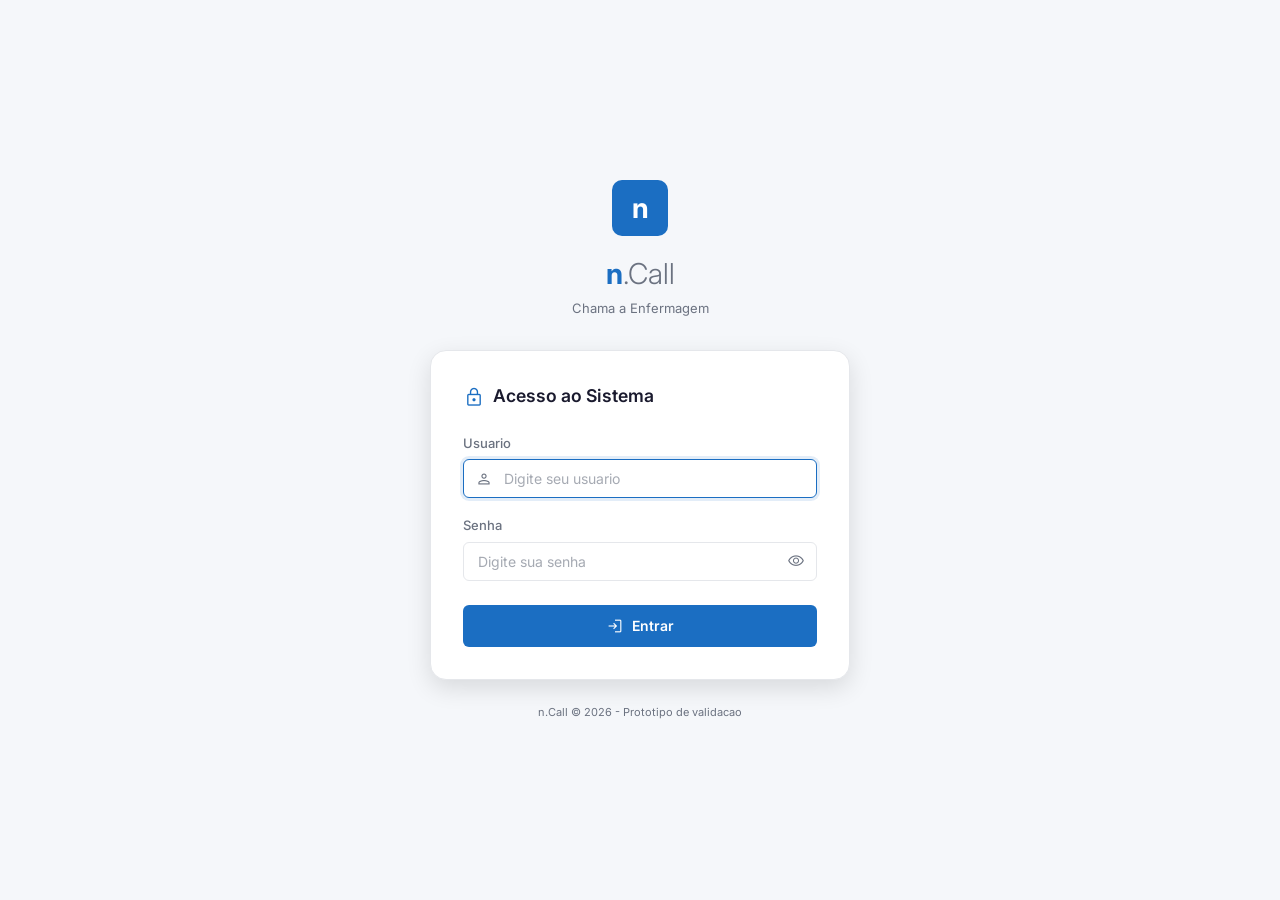
==== commit bab3b500: "feat: add pwa install flow and call simulation" ====
--- a/app.html
+++ b/app.html
@@ -4,6 +4,12 @@
     <meta charset="UTF-8">
     <meta name="viewport" content="width=device-width, initial-scale=1.0">
     <title>n.Call - Prototype</title>
+    <link rel="manifest" href="./manifest.webmanifest">
+    <meta name="theme-color" content="#1B6EC2">
+    <meta name="mobile-web-app-capable" content="yes">
+    <meta name="apple-mobile-web-app-capable" content="yes">
+    <meta name="apple-mobile-web-app-status-bar-style" content="default">
+    <link rel="apple-touch-icon" href="./icons/apple-touch-icon.png">
     <link href="https://fonts.googleapis.com/css2?family=Inter:wght@300;400;500;600;700&display=swap" rel="stylesheet">
     <link href="https://fonts.googleapis.com/css2?family=Material+Symbols+Outlined:opsz,wght,FILL,GRAD@20..48,100..700,0..1,-50..200&display=swap" rel="stylesheet">
     <link rel="stylesheet" href="styles.css">
@@ -140,9 +146,34 @@
                         <h1 class="page-title">Triagem</h1>
                         <p class="page-subtitle">Chamadas aguardando atendimento</p>
                     </div>
-                </div>
-
-                <div class="card-list">
+                    <div class="page-actions">
+                        <button class="btn btn-secondary" id="btn-install-app" onclick="openInstallModal()" hidden>
+                            <span class="material-symbols-outlined">download</span>
+                            Instalar app
+                        </button>
+                        <button class="btn btn-ghost" id="btn-enable-notifications" onclick="requestCallNotifications()">
+                            <span class="material-symbols-outlined">notifications</span>
+                            Ativar alertas
+                        </button>
+                        <button class="btn btn-primary" id="btn-simulate-call" onclick="simulateIncomingCall('manual')">
+                            <span class="material-symbols-outlined">add_call</span>
+                            Simular chamada
+                        </button>
+                    </div>
+                </div>
+
+                <div class="pwa-assistant" id="pwa-assistant">
+                    <div class="pwa-assistant-copy">
+                        <div class="pwa-assistant-title">Fluxo PWA para GitHub Pages</div>
+                        <p id="pwa-assistant-text">Abra este prototipo pela URL do GitHub Pages. Depois do login, o app pode pedir instalacao, habilitar notificacoes e simular uma nova chamada com som no app, notificacao nativa e vibracao quando houver suporte.</p>
+                    </div>
+                    <div class="pwa-assistant-status">
+                        <span class="status-pill status-moderate" id="pwa-install-status"><span class="dot"></span>Instalacao pendente</span>
+                        <span class="status-pill status-urgent" id="pwa-notification-status"><span class="dot"></span>Alertas inativos</span>
+                    </div>
+                </div>
+
+                <div class="card-list" id="triage-call-list">
                     <div class="assist-card" onclick="openTriageCall('Maria Santos', 'Q.205 · L.3 · ALA A')">
                         <div class="card-body">
                             <h4>Maria Santos</h4>
@@ -988,49 +1019,6 @@
                         <input type="hidden" id="triage-tipo" value="">
                     </div>
 
-                    <!-- Mobile/Tablet: search modal -->
-                    <div class="modal-backdrop combo-modal" id="combo-tipo-modal">
-                        <div class="modal" style="max-width:480px; max-height:80vh; display:flex; flex-direction:column;">
-                            <div class="modal-header">
-                                <h3>Tipo de Atendimento</h3>
-                                <button class="modal-close" onclick="closeComboModal('tipo')">
-                                    <span class="material-symbols-outlined">close</span>
-                                </button>
-                            </div>
-                            <div style="padding:12px 20px 0;">
-                                <div class="combo-search-input-wrap">
-                                    <span class="material-symbols-outlined">search</span>
-                                    <input type="text" class="combo-search-input" id="combo-tipo-modal-search" placeholder="Pesquisar tipo de atendimento..." oninput="filterComboModal('tipo')">
-                                </div>
-                            </div>
-                            <div class="modal-body" style="flex:1; overflow-y:auto; padding-top:8px;">
-                                <div class="combo-modal-list" id="combo-tipo-modal-list">
-                                    <div class="combo-modal-item" data-value="1" data-urgencia="Não grave" data-sla="10" onclick="selectComboModal('tipo', this)">
-                                        <div class="combo-modal-item-name">Assistência de enfermagem</div>
-                                        <div class="combo-modal-item-meta"><span class="status-pill status-routine" style="font-size:10px;"><span class="dot"></span>Não grave</span> <span style="color:var(--text-secondary); font-size:11px;">SLA: 10 min</span></div>
-                                    </div>
-                                    <div class="combo-modal-item" data-value="2" data-urgencia="Urgência" data-sla="0" onclick="selectComboModal('tipo', this)">
-                                        <div class="combo-modal-item-name">Código de Emergência</div>
-                                        <div class="combo-modal-item-meta"><span class="status-pill status-urgent" style="font-size:10px;"><span class="dot"></span>Urgência</span> <span style="color:var(--text-secondary); font-size:11px;">SLA: Imediato</span></div>
-                                    </div>
-                                    <div class="combo-modal-item" data-value="3" data-urgencia="Não grave" data-sla="10" onclick="selectComboModal('tipo', this)">
-                                        <div class="combo-modal-item-name">Conforto e bem estar</div>
-                                        <div class="combo-modal-item-meta"><span class="status-pill status-routine" style="font-size:10px;"><span class="dot"></span>Não grave</span> <span style="color:var(--text-secondary); font-size:11px;">SLA: 10 min</span></div>
-                                    </div>
-                                    <div class="combo-modal-item" data-value="4" data-urgencia="Incidente" data-sla="5" onclick="selectComboModal('tipo', this)">
-                                        <div class="combo-modal-item-name">Incidente com medicamentos</div>
-                                        <div class="combo-modal-item-meta"><span class="status-pill status-urgent" style="font-size:10px;"><span class="dot"></span>Incidente</span> <span style="color:var(--text-secondary); font-size:11px;">SLA: 5 min</span></div>
-                                    </div>
-                                    <div class="combo-modal-item" data-value="5" data-urgencia="Emergência" data-sla="3" onclick="selectComboModal('tipo', this)">
-                                        <div class="combo-modal-item-name">Incidente de manejamento</div>
-                                        <div class="combo-modal-item-meta"><span class="status-pill status-emergency" style="font-size:10px;"><span class="dot"></span>Emergência</span> <span style="color:var(--text-secondary); font-size:11px;">SLA: 3 min</span></div>
-                                    </div>
-                                </div>
-                                <div class="combo-empty" id="combo-tipo-modal-empty" style="display:none;">Nenhum resultado encontrado</div>
-                            </div>
-                        </div>
-                    </div>
-
                     <div id="triage-urgencia-info" style="display:none; margin-bottom:16px;">
                         <div style="display:flex; gap:12px;">
                             <div style="flex:1; padding:10px 14px; background:var(--background); border-radius:var(--radius-sm);">
@@ -1076,41 +1064,6 @@
                         <input type="hidden" id="triage-proc" value="">
                     </div>
 
-                    <!-- Mobile/Tablet: search modal for Procedimento -->
-                    <div class="modal-backdrop combo-modal" id="combo-proc-modal">
-                        <div class="modal" style="max-width:480px; max-height:80vh; display:flex; flex-direction:column;">
-                            <div class="modal-header">
-                                <h3>Procedimento</h3>
-                                <button class="modal-close" onclick="closeComboModal('proc')">
-                                    <span class="material-symbols-outlined">close</span>
-                                </button>
-                            </div>
-                            <div style="padding:12px 20px 0;">
-                                <div class="combo-search-input-wrap">
-                                    <span class="material-symbols-outlined">search</span>
-                                    <input type="text" class="combo-search-input" id="combo-proc-modal-search" placeholder="Pesquisar procedimento..." oninput="filterComboModal('proc')">
-                                </div>
-                            </div>
-                            <div class="modal-body" style="flex:1; overflow-y:auto; padding-top:8px;">
-                                <div class="combo-modal-list" id="combo-proc-modal-list">
-                                    <div class="combo-modal-item" data-value="1" onclick="selectComboModal('proc', this)"><div class="combo-modal-item-name">Verificar sinais vitais</div></div>
-                                    <div class="combo-modal-item" data-value="2" onclick="selectComboModal('proc', this)"><div class="combo-modal-item-name">Troca de soro</div></div>
-                                    <div class="combo-modal-item" data-value="3" onclick="selectComboModal('proc', this)"><div class="combo-modal-item-name">Administrar medicação</div></div>
-                                    <div class="combo-modal-item" data-value="4" onclick="selectComboModal('proc', this)"><div class="combo-modal-item-name">Curativo</div></div>
-                                    <div class="combo-modal-item" data-value="5" onclick="selectComboModal('proc', this)"><div class="combo-modal-item-name">Coleta de exames</div></div>
-                                    <div class="combo-modal-item" data-value="6" onclick="selectComboModal('proc', this)"><div class="combo-modal-item-name">Aferição de pressão arterial</div></div>
-                                    <div class="combo-modal-item" data-value="7" onclick="selectComboModal('proc', this)"><div class="combo-modal-item-name">Aferição de temperatura</div></div>
-                                    <div class="combo-modal-item" data-value="8" onclick="selectComboModal('proc', this)"><div class="combo-modal-item-name">Aspiração de vias aéreas</div></div>
-                                    <div class="combo-modal-item" data-value="9" onclick="selectComboModal('proc', this)"><div class="combo-modal-item-name">Cateterismo vesical</div></div>
-                                    <div class="combo-modal-item" data-value="10" onclick="selectComboModal('proc', this)"><div class="combo-modal-item-name">Drenagem de ferida</div></div>
-                                    <div class="combo-modal-item" data-value="11" onclick="selectComboModal('proc', this)"><div class="combo-modal-item-name">Oxigenoterapia</div></div>
-                                    <div class="combo-modal-item" data-value="12" onclick="selectComboModal('proc', this)"><div class="combo-modal-item-name">Reposicionamento do paciente</div></div>
-                                </div>
-                                <div class="combo-empty" id="combo-proc-modal-empty" style="display:none;">Nenhum resultado encontrado</div>
-                            </div>
-                        </div>
-                    </div>
-
                     <div class="form-group">
                         <label class="form-label">Observações</label>
                         <textarea class="form-input form-textarea" placeholder="Observações sobre a triagem..."></textarea>
@@ -1134,6 +1087,83 @@
         <div class="pip-thumbnail" id="pipThumbnail" onclick="togglePip()">
             <div class="thumb-avatar" id="pip-thumb-avatar">MS</div>
             <div class="thumb-label">Toque para expandir</div>
+        </div>
+    </div>
+
+    <!-- ==================== COMBO SEARCH MODALS (fora do triage-overlay para z-index correto no mobile) ==================== -->
+    <div class="modal-backdrop combo-modal" id="combo-tipo-modal">
+        <div class="modal" style="max-width:480px; max-height:80vh; display:flex; flex-direction:column;">
+            <div class="modal-header">
+                <h3>Tipo de Atendimento</h3>
+                <button class="modal-close" onclick="closeComboModal('tipo')">
+                    <span class="material-symbols-outlined">close</span>
+                </button>
+            </div>
+            <div style="padding:12px 20px 0;">
+                <div class="combo-search-input-wrap">
+                    <span class="material-symbols-outlined">search</span>
+                    <input type="text" class="combo-search-input" id="combo-tipo-modal-search" placeholder="Pesquisar tipo de atendimento..." oninput="filterComboModal('tipo')">
+                </div>
+            </div>
+            <div class="modal-body" style="flex:1; overflow-y:auto; padding-top:8px;">
+                <div class="combo-modal-list" id="combo-tipo-modal-list">
+                    <div class="combo-modal-item" data-value="1" data-urgencia="Não grave" data-sla="10" onclick="selectComboModal('tipo', this)">
+                        <div class="combo-modal-item-name">Assistência de enfermagem</div>
+                        <div class="combo-modal-item-meta"><span class="status-pill status-routine" style="font-size:10px;"><span class="dot"></span>Não grave</span> <span style="color:var(--text-secondary); font-size:11px;">SLA: 10 min</span></div>
+                    </div>
+                    <div class="combo-modal-item" data-value="2" data-urgencia="Urgência" data-sla="0" onclick="selectComboModal('tipo', this)">
+                        <div class="combo-modal-item-name">Código de Emergência</div>
+                        <div class="combo-modal-item-meta"><span class="status-pill status-urgent" style="font-size:10px;"><span class="dot"></span>Urgência</span> <span style="color:var(--text-secondary); font-size:11px;">SLA: Imediato</span></div>
+                    </div>
+                    <div class="combo-modal-item" data-value="3" data-urgencia="Não grave" data-sla="10" onclick="selectComboModal('tipo', this)">
+                        <div class="combo-modal-item-name">Conforto e bem estar</div>
+                        <div class="combo-modal-item-meta"><span class="status-pill status-routine" style="font-size:10px;"><span class="dot"></span>Não grave</span> <span style="color:var(--text-secondary); font-size:11px;">SLA: 10 min</span></div>
+                    </div>
+                    <div class="combo-modal-item" data-value="4" data-urgencia="Incidente" data-sla="5" onclick="selectComboModal('tipo', this)">
+                        <div class="combo-modal-item-name">Incidente com medicamentos</div>
+                        <div class="combo-modal-item-meta"><span class="status-pill status-urgent" style="font-size:10px;"><span class="dot"></span>Incidente</span> <span style="color:var(--text-secondary); font-size:11px;">SLA: 5 min</span></div>
+                    </div>
+                    <div class="combo-modal-item" data-value="5" data-urgencia="Emergência" data-sla="3" onclick="selectComboModal('tipo', this)">
+                        <div class="combo-modal-item-name">Incidente de manejamento</div>
+                        <div class="combo-modal-item-meta"><span class="status-pill status-emergency" style="font-size:10px;"><span class="dot"></span>Emergência</span> <span style="color:var(--text-secondary); font-size:11px;">SLA: 3 min</span></div>
+                    </div>
+                </div>
+                <div class="combo-empty" id="combo-tipo-modal-empty" style="display:none;">Nenhum resultado encontrado</div>
+            </div>
+        </div>
+    </div>
+
+    <div class="modal-backdrop combo-modal" id="combo-proc-modal">
+        <div class="modal" style="max-width:480px; max-height:80vh; display:flex; flex-direction:column;">
+            <div class="modal-header">
+                <h3>Procedimento</h3>
+                <button class="modal-close" onclick="closeComboModal('proc')">
+                    <span class="material-symbols-outlined">close</span>
+                </button>
+            </div>
+            <div style="padding:12px 20px 0;">
+                <div class="combo-search-input-wrap">
+                    <span class="material-symbols-outlined">search</span>
+                    <input type="text" class="combo-search-input" id="combo-proc-modal-search" placeholder="Pesquisar procedimento..." oninput="filterComboModal('proc')">
+                </div>
+            </div>
+            <div class="modal-body" style="flex:1; overflow-y:auto; padding-top:8px;">
+                <div class="combo-modal-list" id="combo-proc-modal-list">
+                    <div class="combo-modal-item" data-value="1" onclick="selectComboModal('proc', this)"><div class="combo-modal-item-name">Verificar sinais vitais</div></div>
+                    <div class="combo-modal-item" data-value="2" onclick="selectComboModal('proc', this)"><div class="combo-modal-item-name">Troca de soro</div></div>
+                    <div class="combo-modal-item" data-value="3" onclick="selectComboModal('proc', this)"><div class="combo-modal-item-name">Administrar medicação</div></div>
+                    <div class="combo-modal-item" data-value="4" onclick="selectComboModal('proc', this)"><div class="combo-modal-item-name">Curativo</div></div>
+                    <div class="combo-modal-item" data-value="5" onclick="selectComboModal('proc', this)"><div class="combo-modal-item-name">Coleta de exames</div></div>
+                    <div class="combo-modal-item" data-value="6" onclick="selectComboModal('proc', this)"><div class="combo-modal-item-name">Aferição de pressão arterial</div></div>
+                    <div class="combo-modal-item" data-value="7" onclick="selectComboModal('proc', this)"><div class="combo-modal-item-name">Aferição de temperatura</div></div>
+                    <div class="combo-modal-item" data-value="8" onclick="selectComboModal('proc', this)"><div class="combo-modal-item-name">Aspiração de vias aéreas</div></div>
+                    <div class="combo-modal-item" data-value="9" onclick="selectComboModal('proc', this)"><div class="combo-modal-item-name">Cateterismo vesical</div></div>
+                    <div class="combo-modal-item" data-value="10" onclick="selectComboModal('proc', this)"><div class="combo-modal-item-name">Drenagem de ferida</div></div>
+                    <div class="combo-modal-item" data-value="11" onclick="selectComboModal('proc', this)"><div class="combo-modal-item-name">Oxigenoterapia</div></div>
+                    <div class="combo-modal-item" data-value="12" onclick="selectComboModal('proc', this)"><div class="combo-modal-item-name">Reposicionamento do paciente</div></div>
+                </div>
+                <div class="combo-empty" id="combo-proc-modal-empty" style="display:none;">Nenhum resultado encontrado</div>
+            </div>
         </div>
     </div>
 
@@ -1224,11 +1254,88 @@
         </div>
     </div>
 
+    <div class="modal-backdrop" id="install-modal" onclick="if (event.target === this) closeInstallModal(true)">
+        <div class="modal" style="max-width:540px;">
+            <div class="modal-header">
+                <h3 id="install-modal-title">Instalar n.Call no dispositivo</h3>
+                <button class="modal-close" onclick="closeInstallModal(true)">
+                    <span class="material-symbols-outlined">close</span>
+                </button>
+            </div>
+            <div class="modal-body">
+                <div class="pwa-install-hero">
+                    <div class="pwa-install-hero-icon">
+                        <span class="material-symbols-outlined">install_mobile</span>
+                    </div>
+                    <div>
+                        <h4>Atalho em modo app para o time de enfermagem</h4>
+                        <p id="install-modal-copy">No Android e em desktop Chromium, o navegador pode abrir o prompt nativo de instalacao. No iPhone e iPad, a instalacao continua manual pelo menu Compartilhar.</p>
+                    </div>
+                </div>
+
+                <div class="pwa-install-grid">
+                    <div class="pwa-install-tip">
+                        <span class="material-symbols-outlined">download</span>
+                        <div>
+                            <strong>Instalacao</strong>
+                            <span>Use a URL publicada do GitHub Pages para que o navegador reconheca o prototipo como PWA.</span>
+                        </div>
+                    </div>
+                    <div class="pwa-install-tip">
+                        <span class="material-symbols-outlined">notifications_active</span>
+                        <div>
+                            <strong>Notificacoes</strong>
+                            <span>Depois da instalacao, libere os alertas para receber banners nativos de nova chamada.</span>
+                        </div>
+                    </div>
+                    <div class="pwa-install-tip">
+                        <span class="material-symbols-outlined">volume_up</span>
+                        <div>
+                            <strong>Som no app</strong>
+                            <span>O prototipo toca um alerta sintetizado quando a simulacao acontece com o app aberto.</span>
+                        </div>
+                    </div>
+                    <div class="pwa-install-tip">
+                        <span class="material-symbols-outlined">vibration</span>
+                        <div>
+                            <strong>Vibracao</strong>
+                            <span>O app chama a API de vibracao. Android costuma suportar; iOS Safari nao expoe essa API.</span>
+                        </div>
+                    </div>
+                </div>
+
+                <div class="pwa-install-ios-help" id="install-ios-help">
+                    <strong>Como instalar no iPhone ou iPad</strong>
+                    <ol>
+                        <li>Abra a pagina pelo Safari.</li>
+                        <li>Toque em Compartilhar.</li>
+                        <li>Escolha "Adicionar a Tela de Inicio".</li>
+                    </ol>
+                </div>
+
+                <p class="pwa-install-note">Limite do prototipo: som customizado so e garantido com o app aberto. Com o app fechado, a exibicao real de notificacoes depende de Push API e de um backend, por exemplo via FCM.</p>
+            </div>
+            <div class="modal-footer">
+                <button class="btn btn-ghost" onclick="closeInstallModal(true)">Agora nao</button>
+                <button class="btn btn-primary" id="install-modal-action" data-action="install" onclick="handleInstallModalAction()">Instalar agora</button>
+            </div>
+        </div>
+    </div>
+
     <!-- ==================== TOAST ==================== -->
     <div id="toast">
         <span class="material-symbols-outlined">check_circle</span>
         <span id="toast-msg">Ação realizada com sucesso</span>
     </div>
+
+    <script>
+        (function restorePersistentAuth() {
+            if (localStorage.getItem('ncall_auth_persist') === 'true' && sessionStorage.getItem('ncall_auth') !== 'true') {
+                sessionStorage.setItem('ncall_auth', 'true');
+                sessionStorage.setItem('ncall_user', localStorage.getItem('ncall_user') || 'Enfermeira');
+            }
+        })();
+    </script>
 
     <!-- ==================== JAVASCRIPT ==================== -->
     <script>
@@ -1750,5 +1857,681 @@
         }
     </script>
 
+    <script>
+        (function initNcallPwaLayer() {
+            var state = {
+                deferredInstallPrompt: null,
+                activeTriageCard: null,
+                activeTriageCallId: '',
+                pendingFocusCallId: '',
+                alertAudioContext: null,
+                demoCallCursor: 0,
+                demoToastTimer: null,
+                demoCalls: [
+                    { name: 'Patricia Lima', room: 'Q.412 - L.1 - ALA C', roomLabel: 'Q.412' },
+                    { name: 'Roberto Alves', room: 'Q.118 - L.2 - ALA A', roomLabel: 'Q.118' },
+                    { name: 'Helena Costa', room: 'Q.302 - L.1 - ALA B', roomLabel: 'Q.302' },
+                    { name: 'Lucas Vieira', room: 'Q.207 - L.3 - ALA A', roomLabel: 'Q.207' }
+                ]
+            };
+
+            function isStandalone() {
+                return window.matchMedia('(display-mode: standalone)').matches || window.navigator.standalone === true;
+            }
+
+            function isIosSafariInstallFlow() {
+                return /iphone|ipad|ipod/i.test(navigator.userAgent) && !isStandalone();
+            }
+
+            function canUsePwaFeatures() {
+                return window.isSecureContext || location.hostname === 'localhost';
+            }
+
+            function hasNotificationSupport() {
+                return 'Notification' in window;
+            }
+
+            function syncLoggedUser() {
+                var user = sessionStorage.getItem('ncall_user') || localStorage.getItem('ncall_user') || 'Enfermeira';
+                var initials = user.split(' ').map(function(part) { return part.charAt(0); }).join('').substring(0, 2).toUpperCase();
+
+                document.querySelectorAll('.user-name').forEach(function(el) {
+                    el.textContent = 'Enfermeira';
+                });
+
+                document.querySelectorAll('.user-role').forEach(function(el) {
+                    el.textContent = user;
+                });
+
+                document.querySelectorAll('.user-avatar, .header-avatar, .self-avatar').forEach(function(el) {
+                    el.textContent = initials || 'NC';
+                });
+            }
+
+            function updateThemeColor() {
+                var meta = document.querySelector('meta[name="theme-color"]');
+                var isDark = document.documentElement.getAttribute('data-theme') === 'dark';
+                if (meta) {
+                    meta.setAttribute('content', isDark ? '#14141F' : '#1B6EC2');
+                }
+            }
+
+            function setButtonContent(button, icon, label) {
+                if (!button) {
+                    return;
+                }
+                button.innerHTML = '<span class="material-symbols-outlined">' + icon + '</span>' + label;
+            }
+
+            function setStatusPill(el, statusClass, label) {
+                if (!el) {
+                    return;
+                }
+                el.className = 'status-pill ' + statusClass;
+                el.innerHTML = '<span class="dot"></span>' + label;
+            }
+
+            function syncTriageBadge() {
+                var badge = document.getElementById('nav-badge-triagem');
+                if (!badge) {
+                    return;
+                }
+                badge.textContent = document.querySelectorAll('#triage-call-list .assist-card').length;
+            }
+
+            function updatePwaUi() {
+                var installBtn = document.getElementById('btn-install-app');
+                var notifyBtn = document.getElementById('btn-enable-notifications');
+                var installStatus = document.getElementById('pwa-install-status');
+                var notificationStatus = document.getElementById('pwa-notification-status');
+                var assistantText = document.getElementById('pwa-assistant-text');
+                var installed = isStandalone();
+                var permission = hasNotificationSupport() ? Notification.permission : 'unsupported';
+
+                if (installed) {
+                    setStatusPill(installStatus, 'status-routine', 'PWA instalado');
+                    if (installBtn) {
+                        installBtn.hidden = true;
+                    }
+                } else if (!canUsePwaFeatures()) {
+                    setStatusPill(installStatus, 'status-emergency', 'Abrir em HTTPS');
+                    setButtonContent(installBtn, 'public', 'Abrir no GitHub Pages');
+                    if (installBtn) {
+                        installBtn.hidden = false;
+                    }
+                } else if (state.deferredInstallPrompt || isIosSafariInstallFlow()) {
+                    setStatusPill(installStatus, 'status-moderate', 'Pronto para instalar');
+                    setButtonContent(installBtn, state.deferredInstallPrompt ? 'download' : 'info', state.deferredInstallPrompt ? 'Instalar app' : 'Como instalar');
+                    if (installBtn) {
+                        installBtn.hidden = false;
+                    }
+                } else {
+                    setStatusPill(installStatus, 'status-moderate', 'Instalacao em preparacao');
+                    setButtonContent(installBtn, 'download', 'Instalar app');
+                    if (installBtn) {
+                        installBtn.hidden = false;
+                    }
+                }
+
+                if (permission === 'granted') {
+                    setStatusPill(notificationStatus, 'status-routine', 'Alertas ativos');
+                    setButtonContent(notifyBtn, 'notifications_active', 'Alertas ativos');
+                } else if (permission === 'denied') {
+                    setStatusPill(notificationStatus, 'status-emergency', 'Alertas bloqueados');
+                    setButtonContent(notifyBtn, 'notifications_off', 'Alertas bloqueados');
+                } else if (permission === 'unsupported') {
+                    setStatusPill(notificationStatus, 'status-emergency', 'Sem notificacoes web');
+                    setButtonContent(notifyBtn, 'notifications_off', 'Sem notificacoes');
+                } else {
+                    setStatusPill(notificationStatus, 'status-urgent', 'Alertas inativos');
+                    setButtonContent(notifyBtn, 'notifications', 'Ativar alertas');
+                }
+
+                if (assistantText) {
+                    if (!canUsePwaFeatures()) {
+                        assistantText.textContent = 'Para testar instalacao, notificacoes e service worker, abra este prototipo pela URL HTTPS do GitHub Pages.';
+                    } else if (installed && permission === 'granted') {
+                        assistantText.textContent = 'O app esta instalado e pronto para simular uma nova chamada com banner nativo, som no app aberto e vibracao quando o dispositivo permitir.';
+                    } else if (installed) {
+                        assistantText.textContent = 'O app ja esta instalado. Ative os alertas e depois use "Simular chamada" para validar o fluxo.';
+                    } else if (isIosSafariInstallFlow()) {
+                        assistantText.textContent = 'No iPhone e iPad, a instalacao continua manual pelo Safari: Compartilhar > Adicionar a Tela de Inicio.';
+                    } else if (state.deferredInstallPrompt) {
+                        assistantText.textContent = 'O navegador ja liberou o prompt nativo de instalacao. Instale o app e ative os alertas para ver o fluxo completo.';
+                    } else {
+                        assistantText.textContent = 'O prototipo esta preparado para GitHub Pages. Assim que o navegador liberar o prompt, instale o app e ative os alertas.';
+                    }
+                }
+
+                if (document.getElementById('install-modal').classList.contains('open')) {
+                    configureInstallModal();
+                }
+            }
+
+            function configureInstallModal() {
+                var title = document.getElementById('install-modal-title');
+                var copy = document.getElementById('install-modal-copy');
+                var action = document.getElementById('install-modal-action');
+                var iosHelp = document.getElementById('install-ios-help');
+                var notificationPermission = hasNotificationSupport() ? Notification.permission : 'unsupported';
+                iosHelp.classList.remove('visible');
+
+                if (isStandalone()) {
+                    title.textContent = 'n.Call instalado';
+                    copy.textContent = notificationPermission === 'granted'
+                        ? 'O app ja esta instalado e com alertas ativos. Toque abaixo para disparar a simulacao de nova chamada.'
+                        : 'O app ja esta instalado. Ative as notificacoes para receber o banner nativo da chamada simulada.';
+                    action.dataset.action = notificationPermission === 'granted' ? 'simulate' : 'notifications';
+                    action.textContent = notificationPermission === 'granted' ? 'Simular chamada' : 'Ativar alertas';
+                    return;
+                }
+
+                if (state.deferredInstallPrompt) {
+                    title.textContent = 'Instalar n.Call no dispositivo';
+                    copy.textContent = 'O navegador ja liberou o prompt nativo. Toque em "Instalar agora" para adicionar o prototipo como app.';
+                    action.dataset.action = 'install';
+                    action.textContent = 'Instalar agora';
+                    return;
+                }
+
+                if (isIosSafariInstallFlow()) {
+                    title.textContent = 'Instalacao manual no iPhone ou iPad';
+                    copy.textContent = 'O Safari nao expõe o evento beforeinstallprompt. A instalacao continua manual pelo menu Compartilhar.';
+                    iosHelp.classList.add('visible');
+                    action.dataset.action = 'close';
+                    action.textContent = 'Entendi';
+                    return;
+                }
+
+                if (!canUsePwaFeatures()) {
+                    title.textContent = 'Abrir em HTTPS';
+                    copy.textContent = 'Service Worker, instalacao e notificacoes exigem HTTPS ou localhost. Publique este repositorio no GitHub Pages para testar o fluxo real.';
+                    action.dataset.action = 'close';
+                    action.textContent = 'Fechar';
+                    return;
+                }
+
+                title.textContent = 'Instalacao guiada';
+                copy.textContent = 'Se o prompt ainda nao apareceu, aguarde o navegador concluir os criterios de instalacao ou use o menu do navegador.';
+                action.dataset.action = 'close';
+                action.textContent = 'Fechar';
+            }
+
+            function openInstallModal() {
+                configureInstallModal();
+                document.getElementById('install-modal').classList.add('open');
+            }
+
+            function closeInstallModal(rememberChoice) {
+                document.getElementById('install-modal').classList.remove('open');
+                sessionStorage.removeItem('ncall_prompt_install');
+                if (rememberChoice) {
+                    localStorage.setItem('ncall_install_prompt_dismissed', 'true');
+                }
+            }
+
+            async function promptInstall() {
+                if (!state.deferredInstallPrompt) {
+                    openInstallModal();
+                    return;
+                }
+
+                unlockAlertAudio();
+
+                var installEvent = state.deferredInstallPrompt;
+                state.deferredInstallPrompt = null;
+                updatePwaUi();
+
+                try {
+                    var result = await installEvent.prompt();
+                    if (result && result.outcome === 'accepted') {
+                        closeInstallModal(false);
+                        showToast('Solicitacao de instalacao enviada ao navegador');
+                    } else {
+                        state.deferredInstallPrompt = installEvent;
+                        updatePwaUi();
+                        showToast('Instalacao cancelada');
+                    }
+                } catch (error) {
+                    state.deferredInstallPrompt = installEvent;
+                    updatePwaUi();
+                    showToast('Nao foi possivel abrir o prompt de instalacao');
+                }
+            }
+
+            function handleInstallModalAction() {
+                var action = document.getElementById('install-modal-action').dataset.action;
+
+                if (action === 'install') {
+                    promptInstall();
+                    return;
+                }
+
+                if (action === 'notifications') {
+                    requestCallNotifications();
+                    return;
+                }
+
+                if (action === 'simulate') {
+                    closeInstallModal(false);
+                    simulateIncomingCall('install-modal');
+                    return;
+                }
+
+                closeInstallModal(false);
+            }
+
+            async function requestCallNotifications() {
+                unlockAlertAudio();
+
+                if (!hasNotificationSupport()) {
+                    showToast('Este navegador nao suporta notificacoes web');
+                    updatePwaUi();
+                    return;
+                }
+
+                if (Notification.permission === 'granted') {
+                    showToast('Notificacoes ja estao ativas');
+                    updatePwaUi();
+                    maybeRunStandaloneDemo();
+                    return;
+                }
+
+                if (Notification.permission === 'denied') {
+                    showToast('Libere as notificacoes nas configuracoes do navegador');
+                    updatePwaUi();
+                    return;
+                }
+
+                try {
+                    var permission = await Notification.requestPermission();
+                    updatePwaUi();
+                    if (permission === 'granted') {
+                        showToast('Alertas ativados para novas chamadas');
+                        maybeRunStandaloneDemo();
+                    } else {
+                        showToast('Permissao de notificacao nao concedida');
+                    }
+                } catch (error) {
+                    showToast('Nao foi possivel solicitar notificacoes');
+                }
+            }
+
+            function buildDemoCall() {
+                var base = state.demoCalls[state.demoCallCursor % state.demoCalls.length];
+                state.demoCallCursor += 1;
+                return {
+                    id: 'demo-call-' + Date.now() + '-' + state.demoCallCursor,
+                    name: base.name,
+                    room: base.room,
+                    roomLabel: base.roomLabel,
+                    createdAt: Date.now()
+                };
+            }
+
+            function readPersistedDemoCalls() {
+                try {
+                    var raw = localStorage.getItem('ncall_demo_calls');
+                    return raw ? JSON.parse(raw) : [];
+                } catch (error) {
+                    return [];
+                }
+            }
+
+            function writePersistedDemoCalls(calls) {
+                localStorage.setItem('ncall_demo_calls', JSON.stringify(calls.slice(0, 8)));
+            }
+
+            function persistDemoCall(call) {
+                var stored = readPersistedDemoCalls().filter(function(entry) {
+                    return entry.id !== call.id;
+                });
+                stored.unshift(call);
+                writePersistedDemoCalls(stored);
+            }
+
+            function removePersistedDemoCall(callId) {
+                if (!callId) {
+                    return;
+                }
+                writePersistedDemoCalls(readPersistedDemoCalls().filter(function(entry) {
+                    return entry.id !== callId;
+                }));
+            }
+
+            function addIncomingCallCard(call, shouldPersist) {
+                var list = document.getElementById('triage-call-list');
+                if (document.querySelector('[data-call-id="' + call.id + '"]')) {
+                    return;
+                }
+                var card = document.createElement('div');
+                card.className = 'assist-card call-highlight';
+                card.setAttribute('data-call-id', call.id);
+                card.innerHTML =
+                    '<div class="card-body">' +
+                        '<h4>' + call.name + '</h4>' +
+                        '<div class="card-details">' +
+                            '<span><span class="material-symbols-outlined">bed</span> ' + call.room + '</span>' +
+                        '</div>' +
+                    '</div>' +
+                    '<div class="card-right">' +
+                        '<span class="status-pill status-active"><span class="dot"></span>Chamando...</span>' +
+                        '<span class="card-time">agora</span>' +
+                    '</div>';
+
+                card.addEventListener('click', function() {
+                    openTriageCall(call.name, call.room, card);
+                });
+
+                list.insertBefore(card, list.firstChild);
+
+                if (shouldPersist !== false) {
+                    persistDemoCall(call);
+                }
+            }
+
+            function hydratePersistedDemoCalls() {
+                readPersistedDemoCalls().slice().reverse().forEach(function(call) {
+                    addIncomingCallCard(call, false);
+                });
+            }
+
+            function focusTriageCall(callId) {
+                var card = document.querySelector('[data-call-id="' + callId + '"]');
+                if (!card) {
+                    state.pendingFocusCallId = callId;
+                    return;
+                }
+
+                state.pendingFocusCallId = '';
+                card.classList.add('call-highlight');
+                card.scrollIntoView({ behavior: 'smooth', block: 'center' });
+                window.setTimeout(function() {
+                    card.classList.remove('call-highlight');
+                }, 3400);
+            }
+
+            function unlockAlertAudio() {
+                var Context = window.AudioContext || window.webkitAudioContext;
+                if (!Context) {
+                    return;
+                }
+                if (!state.alertAudioContext) {
+                    state.alertAudioContext = new Context();
+                }
+                if (state.alertAudioContext.state === 'suspended') {
+                    state.alertAudioContext.resume().catch(function() {});
+                }
+            }
+
+            function playTone(frequency, duration) {
+                if (!state.alertAudioContext) {
+                    return;
+                }
+
+                var oscillator = state.alertAudioContext.createOscillator();
+                var gain = state.alertAudioContext.createGain();
+                var now = state.alertAudioContext.currentTime;
+
+                oscillator.type = 'sine';
+                oscillator.frequency.value = frequency;
+                gain.gain.setValueAtTime(0.0001, now);
+                gain.gain.exponentialRampToValueAtTime(0.14, now + 0.02);
+                gain.gain.exponentialRampToValueAtTime(0.0001, now + duration);
+
+                oscillator.connect(gain);
+                gain.connect(state.alertAudioContext.destination);
+                oscillator.start(now);
+                oscillator.stop(now + duration + 0.03);
+            }
+
+            function playIncomingCallSound() {
+                var Context = window.AudioContext || window.webkitAudioContext;
+                if (!Context) {
+                    return;
+                }
+
+                if (!state.alertAudioContext) {
+                    state.alertAudioContext = new Context();
+                }
+
+                state.alertAudioContext.resume().then(function() {
+                    [
+                        { delay: 0, freq: 880, duration: 0.16 },
+                        { delay: 230, freq: 880, duration: 0.16 },
+                        { delay: 460, freq: 660, duration: 0.28 }
+                    ].forEach(function(step) {
+                        window.setTimeout(function() {
+                            playTone(step.freq, step.duration);
+                        }, step.delay);
+                    });
+                }).catch(function() {});
+            }
+
+            function triggerDeviceVibration() {
+                if ('vibrate' in navigator) {
+                    navigator.vibrate([200, 100, 200, 100, 420]);
+                }
+            }
+
+            async function showIncomingCallNotification(call) {
+                if (!hasNotificationSupport() || Notification.permission !== 'granted') {
+                    return;
+                }
+
+                var options = {
+                    body: call.name + ' esta chamando em ' + call.room,
+                    icon: './icons/icon-192.png',
+                    badge: './icons/badge-72.png',
+                    vibrate: [200, 100, 200, 100, 420],
+                    tag: 'ncall-' + call.id,
+                    renotify: true,
+                    requireInteraction: true,
+                    data: {
+                        url: './app.html?page=triagem&callId=' + encodeURIComponent(call.id),
+                        callId: call.id
+                    }
+                };
+
+                try {
+                    if ('serviceWorker' in navigator && canUsePwaFeatures()) {
+                        var registration = await navigator.serviceWorker.ready;
+                        await registration.showNotification('Nova chamada - ' + call.roomLabel, options);
+                        return;
+                    }
+
+                    new Notification('Nova chamada - ' + call.roomLabel, options);
+                } catch (error) {
+                    // Sem acao no prototipo quando o navegador restringe a exibicao.
+                }
+            }
+
+            function simulateIncomingCall() {
+                var call = buildDemoCall();
+                addIncomingCallCard(call);
+                syncTriageBadge();
+                showPage('triagem', document.querySelector('.nav-item[onclick*="triagem"]'));
+                focusTriageCall(call.id);
+                triggerDeviceVibration();
+                playIncomingCallSound();
+                showIncomingCallNotification(call);
+                showToast('Nova chamada recebida de ' + call.name);
+            }
+
+            function maybeRunStandaloneDemo() {
+                if (!isStandalone() || !hasNotificationSupport() || Notification.permission !== 'granted') {
+                    return;
+                }
+                if (sessionStorage.getItem('ncall_demo_call_sent') === 'true') {
+                    return;
+                }
+                sessionStorage.setItem('ncall_demo_call_sent', 'true');
+                window.setTimeout(simulateIncomingCall, 1100);
+            }
+
+            function handleLaunchContext() {
+                var params = new URLSearchParams(window.location.search);
+                var page = params.get('page');
+                var callId = params.get('callId');
+
+                if (page && typeof showPage === 'function') {
+                    showPage(page, document.querySelector('.nav-item[onclick*="' + page + '"]'));
+                }
+
+                if (callId) {
+                    state.pendingFocusCallId = callId;
+                    window.setTimeout(function() {
+                        focusTriageCall(callId);
+                    }, 200);
+                }
+
+                if (window.location.search) {
+                    history.replaceState({}, document.title, window.location.pathname);
+                }
+            }
+
+            function bindServiceWorkerMessages() {
+                if (!('serviceWorker' in navigator)) {
+                    return;
+                }
+
+                navigator.serviceWorker.addEventListener('message', function(event) {
+                    var data = event.data || {};
+                    if (data.type !== 'ncall-notification-click') {
+                        return;
+                    }
+
+                    showPage('triagem', document.querySelector('.nav-item[onclick*="triagem"]'));
+                    if (data.callId) {
+                        focusTriageCall(data.callId);
+                    }
+                });
+            }
+
+            function registerPwaShell() {
+                if (!('serviceWorker' in navigator) || !canUsePwaFeatures()) {
+                    updatePwaUi();
+                    return;
+                }
+
+                navigator.serviceWorker.register('./sw.js').then(function() {
+                    updatePwaUi();
+                }).catch(function() {
+                    updatePwaUi();
+                });
+            }
+
+            function maybeOpenInstallAfterLogin() {
+                if (sessionStorage.getItem('ncall_prompt_install') === 'true' && !isStandalone()) {
+                    window.setTimeout(openInstallModal, 420);
+                }
+            }
+
+            function updateUserThemeState() {
+                updateThemeColor();
+                updatePwaUi();
+            }
+
+            window.addEventListener('beforeinstallprompt', function(event) {
+                event.preventDefault();
+                state.deferredInstallPrompt = event;
+                updatePwaUi();
+                if (sessionStorage.getItem('ncall_prompt_install') === 'true') {
+                    window.setTimeout(openInstallModal, 280);
+                }
+            });
+
+            window.addEventListener('appinstalled', function() {
+                localStorage.setItem('ncall_pwa_installed', 'true');
+                closeInstallModal(false);
+                updatePwaUi();
+                showToast('n.Call instalado no dispositivo');
+                maybeRunStandaloneDemo();
+            });
+
+            var originalToggleTheme = window.toggleTheme;
+            window.toggleTheme = function(event) {
+                if (typeof originalToggleTheme === 'function') {
+                    originalToggleTheme(event);
+                }
+                updateUserThemeState();
+            };
+
+            var originalLogout = window.logout;
+            window.logout = function() {
+                localStorage.removeItem('ncall_auth_persist');
+                localStorage.removeItem('ncall_user');
+                sessionStorage.removeItem('ncall_prompt_install');
+                if (typeof originalLogout === 'function') {
+                    originalLogout();
+                    return;
+                }
+                window.location.href = 'index.html';
+            };
+
+            var originalOpenTriageCall = window.openTriageCall;
+            window.openTriageCall = function(name, room, cardEl) {
+                state.activeTriageCard = cardEl || (window.event && window.event.currentTarget ? window.event.currentTarget : null);
+                state.activeTriageCallId = state.activeTriageCard && state.activeTriageCard.getAttribute('data-call-id')
+                    ? state.activeTriageCard.getAttribute('data-call-id')
+                    : '';
+
+                if (typeof originalOpenTriageCall === 'function') {
+                    originalOpenTriageCall(name, room);
+                }
+            };
+
+            var originalSaveAndForward = window.saveAndForward;
+            window.saveAndForward = function() {
+                if (state.activeTriageCard && state.activeTriageCard.parentNode) {
+                    state.activeTriageCard.parentNode.removeChild(state.activeTriageCard);
+                    syncTriageBadge();
+                }
+                removePersistedDemoCall(state.activeTriageCallId);
+                state.activeTriageCard = null;
+                state.activeTriageCallId = '';
+
+                if (typeof originalSaveAndForward === 'function') {
+                    originalSaveAndForward();
+                    return;
+                }
+                showToast('Triagem salva e encaminhada com sucesso');
+            };
+
+            window.openInstallModal = openInstallModal;
+            window.closeInstallModal = closeInstallModal;
+            window.handleInstallModalAction = handleInstallModalAction;
+            window.requestCallNotifications = requestCallNotifications;
+            window.simulateIncomingCall = simulateIncomingCall;
+
+            if (document.readyState === 'loading') {
+                document.addEventListener('DOMContentLoaded', function() {
+                    syncLoggedUser();
+                    updateThemeColor();
+                    hydratePersistedDemoCalls();
+                    syncTriageBadge();
+                    bindServiceWorkerMessages();
+                    registerPwaShell();
+                    updatePwaUi();
+                    handleLaunchContext();
+                    maybeOpenInstallAfterLogin();
+                    maybeRunStandaloneDemo();
+                    document.addEventListener('pointerdown', unlockAlertAudio, { once: true });
+                });
+            } else {
+                syncLoggedUser();
+                updateThemeColor();
+                hydratePersistedDemoCalls();
+                syncTriageBadge();
+                bindServiceWorkerMessages();
+                registerPwaShell();
+                updatePwaUi();
+                handleLaunchContext();
+                maybeOpenInstallAfterLogin();
+                maybeRunStandaloneDemo();
+                document.addEventListener('pointerdown', unlockAlertAudio, { once: true });
+            }
+        })();
+    </script>
 </body>
 </html>
--- a/styles.css
+++ b/styles.css
@@ -433,6 +433,51 @@
     font-size: 13px;
     color: var(--text-secondary);
     margin-top: 2px;
+}
+
+.page-actions {
+    display: flex;
+    align-items: center;
+    justify-content: flex-end;
+    gap: 10px;
+    flex-wrap: wrap;
+}
+
+.pwa-assistant {
+    display: flex;
+    align-items: flex-start;
+    justify-content: space-between;
+    gap: 16px;
+    margin-bottom: 18px;
+    padding: 16px 18px;
+    border: 1px solid rgba(27, 110, 194, 0.18);
+    border-radius: var(--radius-md);
+    background: linear-gradient(135deg, var(--surface), var(--primary-light));
+    box-shadow: var(--shadow-sm);
+}
+
+.pwa-assistant-copy {
+    min-width: 0;
+}
+
+.pwa-assistant-title {
+    font-size: 14px;
+    font-weight: 600;
+    margin-bottom: 4px;
+}
+
+.pwa-assistant-copy p {
+    font-size: 13px;
+    color: var(--text-secondary);
+    max-width: 760px;
+}
+
+.pwa-assistant-status {
+    display: flex;
+    align-items: center;
+    justify-content: flex-end;
+    gap: 8px;
+    flex-wrap: wrap;
 }
 
 /* Page routing */
@@ -818,6 +863,8 @@
 @media (max-width: 768px) {
     .combo-dropdown { display: none !important; }
 }
+/* Combo modals above triage overlay */
+.modal-backdrop.combo-modal { z-index: 200; }
 
 /* ---------- Tags ---------- */
 .triagista-tag {
@@ -863,6 +910,17 @@
 .assist-card:hover {
     box-shadow: var(--shadow-md);
     border-color: var(--primary);
+}
+
+.assist-card.call-highlight {
+    border-color: var(--primary);
+    box-shadow: 0 0 0 3px rgba(27, 110, 194, 0.14), var(--shadow-md);
+    animation: incoming-call-pulse 1.4s ease-in-out 3;
+}
+
+@keyframes incoming-call-pulse {
+    0%, 100% { transform: translateY(0); }
+    50% { transform: translateY(-2px); }
 }
 
 .assist-card .priority-bar {
@@ -1228,6 +1286,112 @@
     display: flex;
     gap: 10px;
     justify-content: flex-end;
+}
+
+.pwa-install-hero {
+    display: flex;
+    align-items: flex-start;
+    gap: 12px;
+    padding: 14px 16px;
+    margin-bottom: 16px;
+    border-radius: var(--radius-md);
+    background: var(--primary-light);
+}
+
+.pwa-install-hero-icon {
+    width: 44px;
+    height: 44px;
+    border-radius: 12px;
+    background: var(--primary);
+    color: white;
+    display: flex;
+    align-items: center;
+    justify-content: center;
+    flex-shrink: 0;
+}
+
+.pwa-install-hero-icon .material-symbols-outlined {
+    font-size: 22px;
+}
+
+.pwa-install-hero h4 {
+    font-size: 15px;
+    font-weight: 600;
+    margin-bottom: 4px;
+}
+
+.pwa-install-hero p {
+    font-size: 13px;
+    color: var(--text-secondary);
+}
+
+.pwa-install-grid {
+    display: grid;
+    grid-template-columns: repeat(2, minmax(0, 1fr));
+    gap: 12px;
+}
+
+.pwa-install-tip {
+    display: flex;
+    align-items: flex-start;
+    gap: 10px;
+    padding: 12px;
+    border: 1px solid var(--border);
+    border-radius: var(--radius-sm);
+    background: var(--surface);
+}
+
+.pwa-install-tip .material-symbols-outlined {
+    font-size: 20px;
+    color: var(--primary);
+    margin-top: 1px;
+}
+
+.pwa-install-tip strong {
+    display: block;
+    font-size: 13px;
+    font-weight: 600;
+    margin-bottom: 2px;
+}
+
+.pwa-install-tip span {
+    display: block;
+    font-size: 12px;
+    color: var(--text-secondary);
+}
+
+.pwa-install-ios-help {
+    display: none;
+    margin-top: 16px;
+    padding: 14px 16px;
+    border-radius: var(--radius-md);
+    background: var(--background);
+}
+
+.pwa-install-ios-help.visible {
+    display: block;
+}
+
+.pwa-install-ios-help strong {
+    display: block;
+    margin-bottom: 8px;
+    font-size: 13px;
+}
+
+.pwa-install-ios-help ol {
+    padding-left: 18px;
+    color: var(--text-secondary);
+    font-size: 13px;
+}
+
+.pwa-install-ios-help li + li {
+    margin-top: 6px;
+}
+
+.pwa-install-note {
+    margin-top: 16px;
+    font-size: 12px;
+    color: var(--text-secondary);
 }
 
 .modal-close {
@@ -2238,6 +2402,19 @@
 
 /* ---------- Tablet (max-width: 1024px) ---------- */
 @media (max-width: 1024px) {
+    .page-actions {
+        width: 100%;
+        justify-content: flex-start;
+    }
+
+    .pwa-assistant {
+        flex-direction: column;
+    }
+
+    .pwa-assistant-status {
+        justify-content: flex-start;
+    }
+
     /* Sidebar collapsed */
     .sidebar {
         width: var(--sidebar-collapsed);
@@ -2428,6 +2605,23 @@
 
 /* ---------- Mobile (max-width: 768px) ---------- */
 @media (max-width: 768px) {
+    .page-actions {
+        width: 100%;
+    }
+
+    .page-actions .btn {
+        flex: 1 1 100%;
+        justify-content: center;
+    }
+
+    .pwa-assistant {
+        padding: 14px;
+    }
+
+    .pwa-install-grid {
+        grid-template-columns: 1fr;
+    }
+
     /* Sidebar as drawer */
     .sidebar {
         transform: translateX(-100%);
